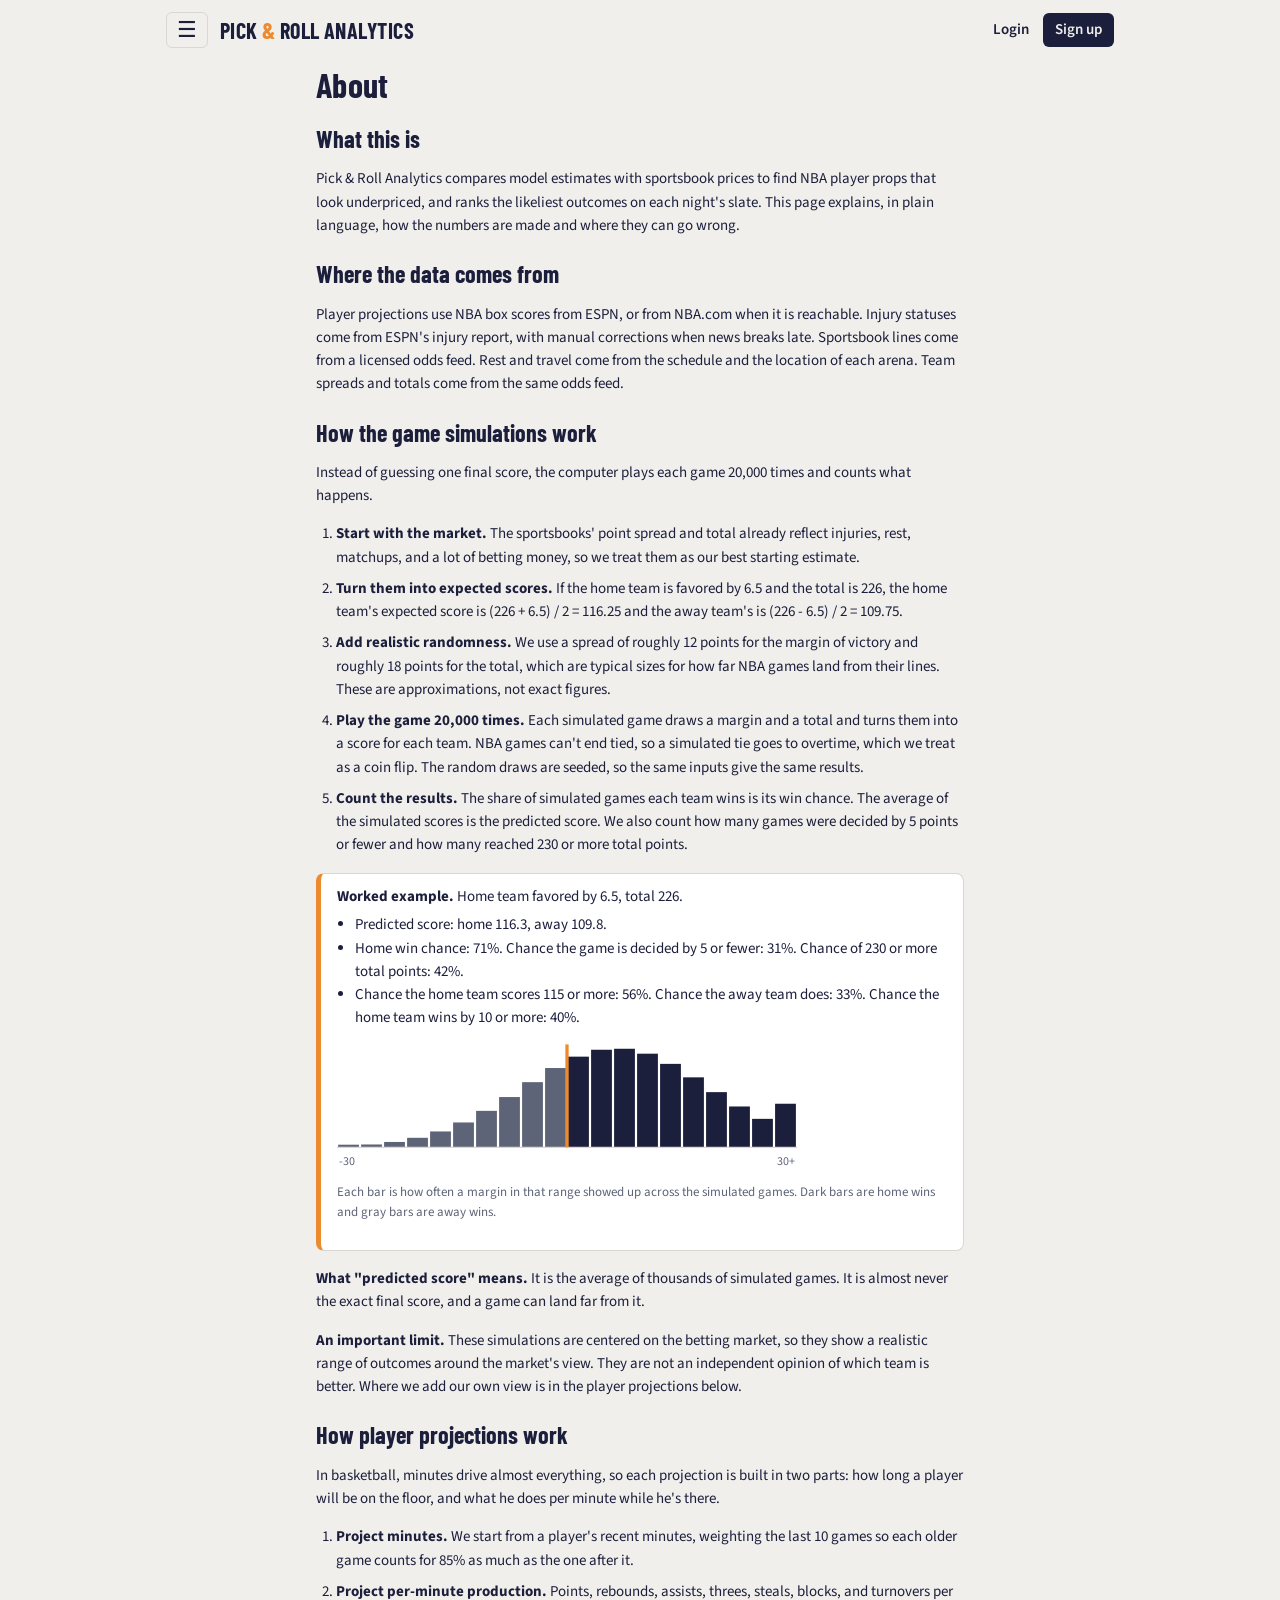
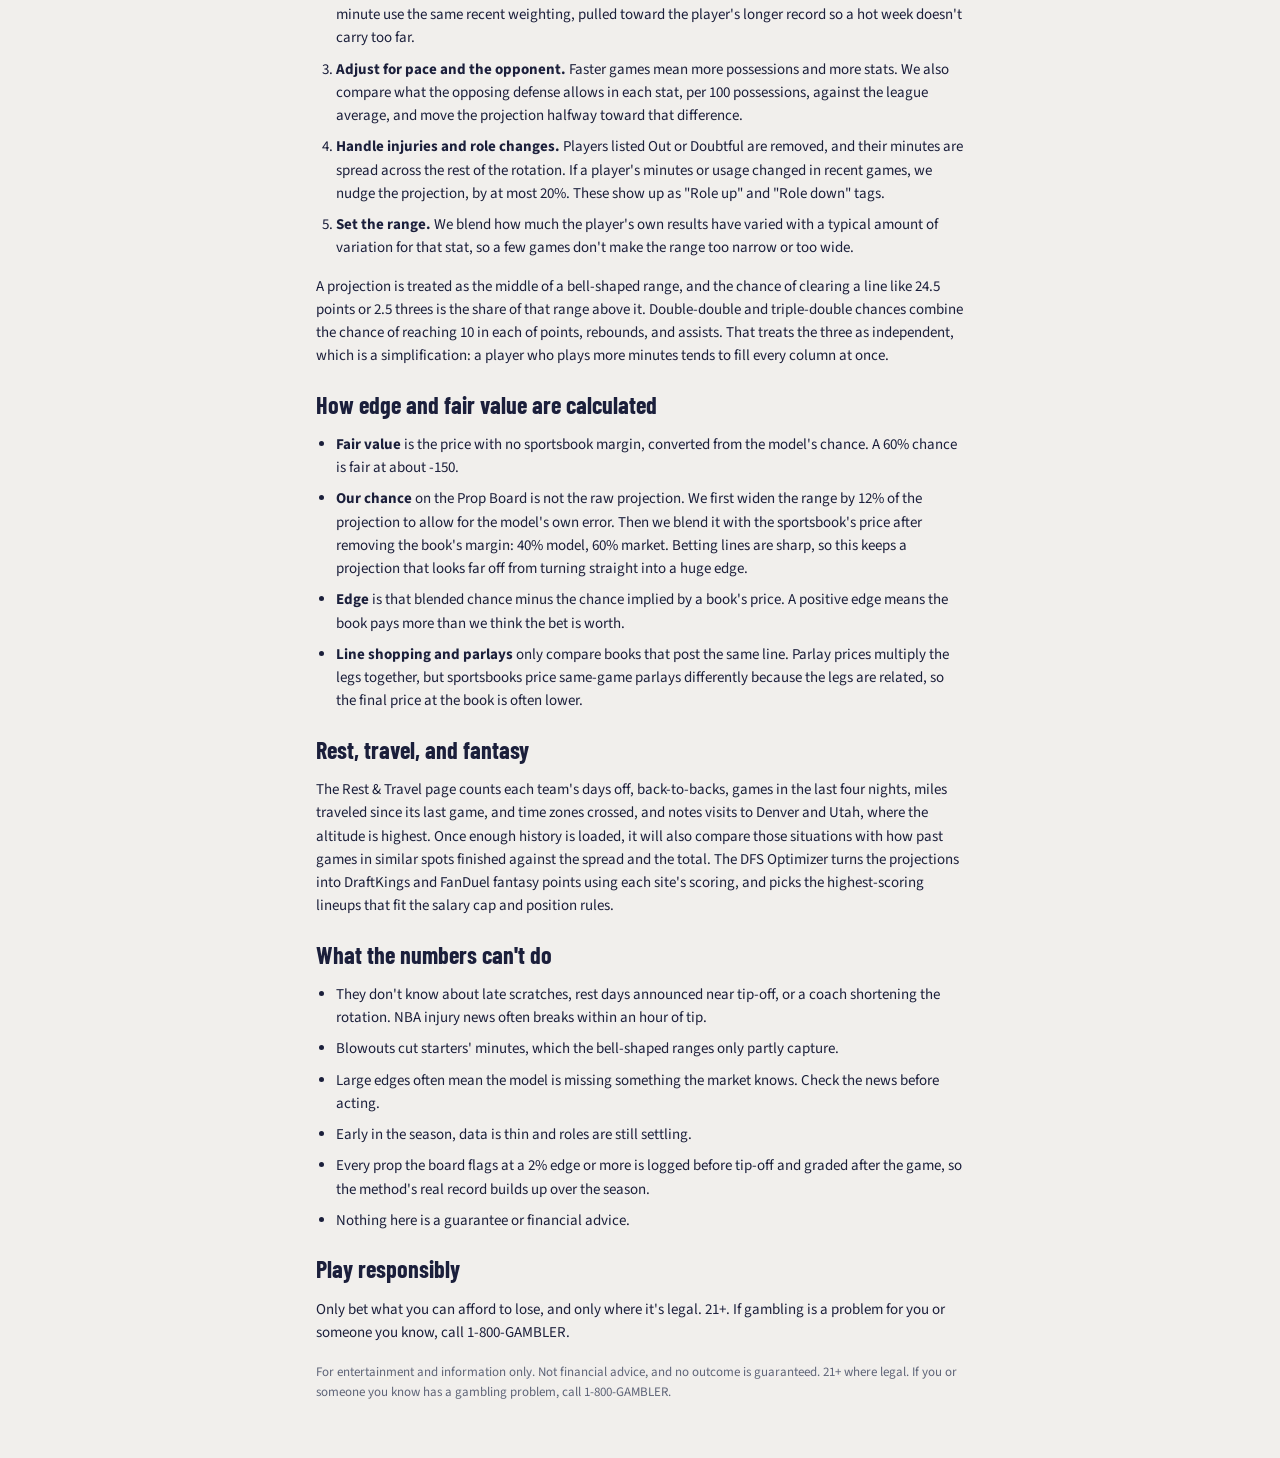
==== about.html @ 26c649bf "Add Pick & Roll Analytics NBA site Pages, shared scripts, data builder (ESPN box scores for GitHub A" ====
<!DOCTYPE html>
<html lang="en">
<head>
<meta charset="utf-8">
<meta name="viewport" content="width=device-width, initial-scale=1, viewport-fit=cover">
<title>About | Pick &amp; Roll Analytics</title>
<link href="https://fonts.googleapis.com/css2?family=Barlow+Condensed:wght@500;700&family=Source+Sans+3:wght@400;600&display=swap" rel="stylesheet">
<link rel="stylesheet" href="styles.css">
</head>
<body>
<header class="top"><button class="menu-btn" id="menuBtn" aria-label="Open menu" aria-expanded="false" aria-controls="side">&#9776;</button><a class="brand" href="index.html">PICK <b>&amp;</b> ROLL ANALYTICS</a><div class="acct"><a href="login.html">Login</a><a class="su" href="pricing.html">Sign up</a></div></header>
<div class="scrim" id="scrim" hidden></div>
<aside class="side" id="side" aria-label="Main menu"><nav><a href="index.html">Home</a><a href="prop-board.html">Prop Board</a><a href="most-probable.html">Most Probable</a><a href="parlay-builder.html">Parlay Builder</a><a href="dfs-optimizer.html">DFS Optimizer</a><a href="rest-travel.html">Rest &amp; Travel</a><a href="about.html" aria-current="page">About</a><a href="pricing.html">Pricing</a></nav></aside>
<div class="wrap prose">
<h1>About</h1>
<h2>What this is</h2>
<p>Pick &amp; Roll Analytics compares model estimates with sportsbook prices to find NBA player props that look underpriced, and ranks the likeliest outcomes on each night's slate. This page explains, in plain language, how the numbers are made and where they can go wrong.</p>
<h2>Where the data comes from</h2>
<p>Player projections use NBA box scores from ESPN, or from NBA.com when it is reachable. Injury statuses come from ESPN's injury report, with manual corrections when news breaks late. Sportsbook lines come from a licensed odds feed. Rest and travel come from the schedule and the location of each arena. Team spreads and totals come from the same odds feed.</p>
<h2>How the game simulations work</h2>
<p>Instead of guessing one final score, the computer plays each game 20,000 times and counts what happens.</p>
<ol class="steps">
<li><b>Start with the market.</b> The sportsbooks' point spread and total already reflect injuries, rest, matchups, and a lot of betting money, so we treat them as our best starting estimate.</li>
<li><b>Turn them into expected scores.</b> If the home team is favored by 6.5 and the total is 226, the home team's expected score is (226 + 6.5) / 2 = 116.25 and the away team's is (226 - 6.5) / 2 = 109.75.</li>
<li><b>Add realistic randomness.</b> We use a spread of roughly 12 points for the margin of victory and roughly 18 points for the total, which are typical sizes for how far NBA games land from their lines. These are approximations, not exact figures.</li>
<li><b>Play the game 20,000 times.</b> Each simulated game draws a margin and a total and turns them into a score for each team. NBA games can't end tied, so a simulated tie goes to overtime, which we treat as a coin flip. The random draws are seeded, so the same inputs give the same results.</li>
<li><b>Count the results.</b> The share of simulated games each team wins is its win chance. The average of the simulated scores is the predicted score. We also count how many games were decided by 5 points or fewer and how many reached 230 or more total points.</li>
</ol>
<div class="ex"><b>Worked example.</b> Home team favored by 6.5, total 226.
<ul id="exl"></ul>
<div id="exsvg"></div>
<p class="sub" style="font-size:13px;margin-top:4px">Each bar is how often a margin in that range showed up across the simulated games. Dark bars are home wins and gray bars are away wins.</p></div>
<p><b>What "predicted score" means.</b> It is the average of thousands of simulated games. It is almost never the exact final score, and a game can land far from it.</p>
<p><b>An important limit.</b> These simulations are centered on the betting market, so they show a realistic range of outcomes around the market's view. They are not an independent opinion of which team is better. Where we add our own view is in the player projections below.</p>
<h2>How player projections work</h2>
<p>In basketball, minutes drive almost everything, so each projection is built in two parts: how long a player will be on the floor, and what he does per minute while he's there.</p>
<ol class="steps">
<li><b>Project minutes.</b> We start from a player's recent minutes, weighting the last 10 games so each older game counts for 85% as much as the one after it.</li>
<li><b>Project per-minute production.</b> Points, rebounds, assists, threes, steals, blocks, and turnovers per minute use the same recent weighting, pulled toward the player's longer record so a hot week doesn't carry too far.</li>
<li><b>Adjust for pace and the opponent.</b> Faster games mean more possessions and more stats. We also compare what the opposing defense allows in each stat, per 100 possessions, against the league average, and move the projection halfway toward that difference.</li>
<li><b>Handle injuries and role changes.</b> Players listed Out or Doubtful are removed, and their minutes are spread across the rest of the rotation. If a player's minutes or usage changed in recent games, we nudge the projection, by at most 20%. These show up as "Role up" and "Role down" tags.</li>
<li><b>Set the range.</b> We blend how much the player's own results have varied with a typical amount of variation for that stat, so a few games don't make the range too narrow or too wide.</li>
</ol>
<p>A projection is treated as the middle of a bell-shaped range, and the chance of clearing a line like 24.5 points or 2.5 threes is the share of that range above it. Double-double and triple-double chances combine the chance of reaching 10 in each of points, rebounds, and assists. That treats the three as independent, which is a simplification: a player who plays more minutes tends to fill every column at once.</p>
<h2>How edge and fair value are calculated</h2>
<ul class="steps">
<li><b>Fair value</b> is the price with no sportsbook margin, converted from the model's chance. A 60% chance is fair at about -150.</li>
<li><b>Our chance</b> on the Prop Board is not the raw projection. We first widen the range by 12% of the projection to allow for the model's own error. Then we blend it with the sportsbook's price after removing the book's margin: 40% model, 60% market. Betting lines are sharp, so this keeps a projection that looks far off from turning straight into a huge edge.</li>
<li><b>Edge</b> is that blended chance minus the chance implied by a book's price. A positive edge means the book pays more than we think the bet is worth.</li>
<li><b>Line shopping and parlays</b> only compare books that post the same line. Parlay prices multiply the legs together, but sportsbooks price same-game parlays differently because the legs are related, so the final price at the book is often lower.</li>
</ul>
<h2>Rest, travel, and fantasy</h2>
<p>The Rest &amp; Travel page counts each team's days off, back-to-backs, games in the last four nights, miles traveled since its last game, and time zones crossed, and notes visits to Denver and Utah, where the altitude is highest. Once enough history is loaded, it will also compare those situations with how past games in similar spots finished against the spread and the total. The DFS Optimizer turns the projections into DraftKings and FanDuel fantasy points using each site's scoring, and picks the highest-scoring lineups that fit the salary cap and position rules.</p>
<h2>What the numbers can't do</h2>
<ul class="steps">
<li>They don't know about late scratches, rest days announced near tip-off, or a coach shortening the rotation. NBA injury news often breaks within an hour of tip.</li>
<li>Blowouts cut starters' minutes, which the bell-shaped ranges only partly capture.</li>
<li>Large edges often mean the model is missing something the market knows. Check the news before acting.</li>
<li>Early in the season, data is thin and roles are still settling.</li>
<li>Every prop the board flags at a 2% edge or more is logged before tip-off and graded after the game, so the method's real record builds up over the season.</li>
<li>Nothing here is a guarantee or financial advice.</li>
</ul>
<h2>Play responsibly</h2>
<p>Only bet what you can afford to lose, and only where it's legal. 21+. If gambling is a problem for you or someone you know, call 1-800-GAMBLER.</p>
<p class="sub fine">For entertainment and information only. Not financial advice, and no outcome is guaranteed. 21+ where legal. If you or someone you know has a gambling problem, call 1-800-GAMBLER.</p>
</div>
<script src="sim.js"></script>
<script>
var g=gameStats(6.5,226),ho=1-cdf((114.5-g.exp_home)/SSD),ao=1-cdf((114.5-g.exp_away)/SSD),w10=1-cdf((9.5-6.5)/MSD);
document.getElementById("exl").innerHTML='<li>Predicted score: home '+g.exp_home.toFixed(1)+', away '+g.exp_away.toFixed(1)+'.</li><li>Home win chance: '+Math.round(g.win_home*100)+'%. Chance the game is decided by 5 or fewer: '+Math.round(g.close*100)+'%. Chance of 230 or more total points: '+Math.round(g.hi230*100)+'%.</li><li>Chance the home team scores 115 or more: '+Math.round(ho*100)+'%. Chance the away team does: '+Math.round(ao*100)+'%. Chance the home team wins by 10 or more: '+Math.round(w10*100)+'%.</li>';
document.getElementById("exsvg").innerHTML=hist(g.margin_hist,MB,0,function(e){return e>=0?"var(--ink)":"var(--mute)"},"Simulated margins for an example game where the home team is favored by 6.5");
</script>
<script src="config.js"></script><script src="auth.js"></script><script src="menu.js"></script>
</body>
</html>
---- styles.css ----
/* Layout: same shell as Off Tackle Analytics (slide-out menu, single-page routes), hardwood orange accent for the NBA sibling */
:root{--bg:#F1EFEC;--card:#fff;--ink:#1B1F3B;--mute:#5E6478;--line:#DAD6D0;--pos:#0B8A5F;--neg:#C93C3C;--flag:#EE8A2E;--onflag:#1B1F3B;
--display:"Barlow Condensed","Arial Narrow",sans-serif;--body:"Source Sans 3",system-ui,sans-serif;
box-sizing:border-box;padding-top:env(safe-area-inset-top,0px);padding-bottom:env(safe-area-inset-bottom,0px)}
[hidden]{display:none!important}
img{max-width:100%}
@media (prefers-color-scheme:dark){:root:not([data-theme="light"]){--bg:#13151F;--card:#1D2030;--ink:#ECEEF5;--mute:#A0A6BA;--line:#33374B;--pos:#35C58D;--neg:#F07777;--flag:#F39A45;--onflag:#1B1F3B;color-scheme:dark}}
:root[data-theme="dark"]{--bg:#13151F;--card:#1D2030;--ink:#ECEEF5;--mute:#A0A6BA;--line:#33374B;--pos:#35C58D;--neg:#F07777;--flag:#F39A45;--onflag:#1B1F3B;color-scheme:dark}
*{box-sizing:border-box}
body{margin:0;background:var(--bg);color:var(--ink);font:400 15px/1.45 var(--body)}
a{color:var(--ink)}
.wrap{max-width:980px;margin:0 auto;padding-block:20px 40px;padding-left:max(16px,env(safe-area-inset-left,0px));padding-right:max(16px,env(safe-area-inset-right,0px))}
h1{font:700 34px/1 var(--display);margin:0 0 4px;letter-spacing:.01em;text-wrap:balance}
.sub{color:var(--mute);margin:0 0 16px}
.note{border-left:4px solid var(--flag);background:var(--card);padding:8px 12px;margin:0 0 16px;font-size:14px}
.ctl{display:flex;flex-wrap:wrap;gap:10px 18px;align-items:center;margin-bottom:12px}
.ctl label{font-size:14px;color:var(--mute);display:flex;gap:8px;align-items:center;flex-wrap:wrap}
select,input[type=range]{font:inherit;color:var(--ink)}
input[type=file]{max-width:100%;color:var(--mute)}
select{background:var(--card);border:1px solid var(--line);border-radius:6px;padding:6px 8px}
.tw{overflow-x:auto;background:var(--card);border:1px solid var(--line);border-radius:8px}
table{border-collapse:collapse;width:100%;min-width:680px;font-variant-numeric:tabular-nums}
th{font:600 13px var(--body);color:var(--mute);text-align:left;padding:9px 10px;border-bottom:2px solid var(--ink);white-space:nowrap}
td{padding:10px;border-bottom:1px solid var(--line);white-space:nowrap}
tr.r{cursor:pointer}
tr.r:hover td,tr.r:focus td{background:color-mix(in srgb,var(--flag) 14%,transparent)}
tr.r:focus{outline:2px solid var(--ink);outline-offset:-2px}
.nm{font-weight:600}.tm{color:var(--mute);font-size:13px}
.num{font:700 19px/1 var(--display);font-variant-numeric:tabular-nums}
.ov{color:var(--pos)}.un{color:var(--neg)}
.eb{display:flex;align-items:center;gap:8px}
.eb i{display:block;height:8px;background:var(--flag);border-radius:2px}
.dt td{background:var(--bg);white-space:normal}
.dt svg{width:100%;max-width:420px;height:auto;display:block}
.dt p{margin:6px 0 0;color:var(--mute);font-size:14px}
.tabs{display:flex;gap:6px;margin-bottom:14px}.tabs button{font:600 15px var(--body);background:var(--card);color:var(--ink);border:1px solid var(--line);border-radius:6px;padding:7px 14px;cursor:pointer}.tabs button[aria-selected=true]{background:var(--ink);color:var(--bg);border-color:var(--ink)}
.sum{display:flex;flex-wrap:wrap;gap:8px 28px;margin-bottom:12px}.sum div{font-size:13px;color:var(--mute)}.sum .num{display:block;font-size:28px;color:var(--ink)}
.bk{min-width:0;max-width:440px;margin-top:10px;background:var(--card)}.bk th,.bk td{padding:6px 8px;font-size:14px}.bk tr.best td{background:color-mix(in srgb,var(--flag) 24%,transparent)}.pos{color:var(--pos)}.neg{color:var(--neg)}
.tg{font-size:11px;font-weight:600;background:var(--flag);color:var(--onflag);border-radius:3px;padding:1px 5px;vertical-align:middle}
.seg{display:flex;flex-wrap:wrap;gap:6px;margin-bottom:10px}.seg button{font:600 14px var(--body);background:var(--card);color:var(--ink);border:1px solid var(--line);border-radius:6px;padding:6px 12px;cursor:pointer}.seg button[aria-pressed=true]{background:var(--ink);color:var(--bg);border-color:var(--ink)}.nw{min-width:0}
button:focus-visible,a:focus-visible,select:focus-visible,input:focus-visible{outline:3px solid var(--flag);outline-offset:2px}
.empty{padding:24px;text-align:center;color:var(--mute)}
.brand{font:700 22px/1 var(--display);color:var(--ink);text-decoration:none;letter-spacing:.02em}
.prose{max-width:680px}.prose h2{font:700 24px/1.1 var(--display);margin:24px 0 6px}
.tg.up{background:var(--pos);color:#fff}.tg.dn{background:var(--neg);color:#fff}
.lg{font:600 12px var(--body);background:var(--ink);color:var(--bg);border:0;border-radius:4px;padding:3px 8px;cursor:pointer}.lg:disabled{opacity:.6}
.ci{width:70px;font:inherit;background:var(--card);color:var(--ink);border:1px solid var(--line);border-radius:4px;padding:3px 5px}
.sum .num.pos{color:var(--pos)}.sum .num.neg{color:var(--neg)}
.hero{padding:34px 0 18px;max-width:720px}.hero h1{font-size:clamp(40px,8vw,64px);line-height:.95;margin:0 0 12px}
.hero h1::after{content:"";display:block;width:84px;height:6px;background:var(--flag);margin-top:14px;border-radius:3px}
.lead{font-size:18px;color:var(--mute);margin:0 0 18px;max-width:62ch}.cta{display:flex;flex-wrap:wrap;gap:10px}
.btn{display:inline-block;background:var(--ink);color:var(--bg);text-decoration:none;font-weight:600;padding:10px 18px;border-radius:6px;border:2px solid var(--ink)}
.btn.alt{background:transparent;color:var(--ink)}.btn:hover{outline:3px solid var(--flag);outline-offset:2px}
.cards{display:grid;grid-template-columns:repeat(3,1fr);gap:12px;margin:22px 0}
@media (max-width:640px){.cards{grid-template-columns:1fr}}
.card{display:block;background:var(--card);border:1px solid var(--line);border-left:5px solid var(--flag);border-radius:8px;padding:14px 16px;text-decoration:none;color:var(--ink)}
.card:hover{outline:2px solid var(--ink)}.card h2{font:700 24px/1 var(--display);margin:0 0 6px}.card p{margin:0;color:var(--mute);font-size:14px}
.two{display:grid;grid-template-columns:repeat(auto-fit,minmax(280px,1fr));gap:18px;margin:26px 0}.two>div{min-width:0}
.sec{font:700 24px/1.1 var(--display);margin:0 0 8px}
.steps{padding-left:20px;max-width:680px}.steps li{margin-bottom:8px}
.gg{display:grid;grid-template-columns:repeat(auto-fill,minmax(200px,1fr));gap:10px}
.gc{display:block;background:var(--card);border:1px solid var(--line);border-radius:8px;padding:10px 12px;text-decoration:none;color:var(--ink)}
.gc:hover{outline:2px solid var(--ink)}.gr{display:grid;grid-template-columns:1fr auto 44px;gap:8px;align-items:baseline;padding:3px 0}
.gr .num{font-size:24px}.gr .num.lo,.gr .nm.lo{color:var(--mute)}.gr .tm{text-align:right}
.gs{display:flex;align-items:center;gap:22px;margin:10px 0 18px}.gs .big{font:700 56px/1 var(--display)}.vs{color:var(--mute)}
.cc{background:var(--card);border:1px solid var(--line);border-radius:8px;padding:14px 16px;margin-bottom:12px}
.ch{display:flex;justify-content:space-between;gap:10px;align-items:flex-start;flex-wrap:wrap}.cc h3{font:700 28px/1 var(--display);margin:0 0 3px}
.sv{font-weight:600;font-size:13px;padding:3px 9px;border-radius:999px;border:1px solid var(--line);white-space:nowrap}
.sv.s3{background:var(--neg);color:#fff;border-color:var(--neg)}.sv.s2{background:var(--flag);color:var(--onflag);border-color:var(--flag)}.sv.s1{border-color:var(--flag)}
.chips{display:flex;gap:6px;flex-wrap:wrap;margin:8px 0}.chip{font-size:12px;font-weight:600;color:var(--mute);border:1px solid var(--line);border-radius:4px;padding:1px 7px}
.chip.hot{color:var(--onflag);background:var(--flag);border-color:var(--flag)}
.wx{display:flex;flex-wrap:wrap;gap:6px 28px;margin:8px 0}.wx div{font-size:13px;color:var(--mute)}.wx .num{display:block;font-size:26px;color:var(--ink)}
.hl{padding-left:18px;margin:6px 0;font-size:14px;color:var(--mute)}.hl b{color:var(--ink)}
.tr3{font:700 20px/1 var(--display);margin:0 0 6px}.tw td .num.pos{color:var(--pos)}.tw td .num.neg{color:var(--neg)}
button.btn{cursor:pointer;font:inherit;font-weight:600}.lg.on{background:var(--flag);color:var(--onflag)}
.cc table{width:100%;min-width:0;margin-top:6px}
.top{display:flex;align-items:center;gap:12px;max-width:980px;margin:0 auto;padding-block:12px 0;padding-left:max(16px,env(safe-area-inset-left,0px));padding-right:max(16px,env(safe-area-inset-right,0px))}.top .brand{flex:1;min-width:0}
.brand b{color:var(--flag);font-weight:700}
.menu-btn{font:inherit;font-size:22px;line-height:1;background:transparent;color:var(--ink);border:1px solid var(--line);border-radius:6px;padding:6px 10px;cursor:pointer}
.acct{display:flex;gap:14px;align-items:center;white-space:nowrap}.acct a{color:var(--ink);text-decoration:none;font-weight:600}
.acct a.su{background:var(--ink);color:var(--bg);padding:6px 12px;border-radius:6px}
.side{position:fixed;top:0;left:0;bottom:0;width:min(280px,82vw);background:var(--card);border-right:1px solid var(--line);z-index:30;transform:translateX(-100%);visibility:hidden;transition:transform .2s,visibility 0s .2s;padding:calc(env(safe-area-inset-top,0px) + 70px) 12px calc(env(safe-area-inset-bottom,0px) + 20px) max(12px,env(safe-area-inset-left,0px));overflow-y:auto}
.menu-open .side{transform:none;visibility:visible;transition:transform .2s}
.side nav a{display:block;color:var(--ink);text-decoration:none;font-weight:600;padding:11px 12px;border-radius:6px;border-left:4px solid transparent}
.side nav a:hover,.side nav a:focus{background:var(--bg);outline:none}.side nav a[aria-current=page]{border-left-color:var(--flag);background:var(--bg)}
.scrim{position:fixed;inset:0;background:rgba(0,0,0,.4);z-index:20}
.menu-open .menu-btn{position:relative;z-index:40}
.af{display:grid;gap:12px;max-width:360px;margin:14px 0}.af label{display:grid;gap:4px;font-size:14px;color:var(--mute)}
.af input{font:inherit;color:var(--ink);background:var(--card);border:1px solid var(--line);border-radius:6px;padding:9px 10px}
@media (prefers-reduced-motion:reduce){.side,.menu-open .side{transition:none}}
@media (max-width:430px){.top .brand{font-size:17px}.acct{gap:8px}.acct a{font-size:14px}.acct a.su{padding:5px 9px}.gs .big{font-size:44px}}
.wrap.wide{max-width:1180px}.pbwrap{display:grid;grid-template-columns:1fr;gap:16px}.pbwrap>*{min-width:0}
@media (min-width:900px){.pbwrap{grid-template-columns:1fr 400px}.slipbox{position:sticky;top:calc(env(safe-area-inset-top,0px) + 12px);align-self:start}.fab{display:none}}
.slipbox{background:var(--card);border:1px solid var(--line);border-radius:8px;padding:12px 14px}
.lrow{display:grid;grid-template-columns:1fr 1fr;gap:8px;margin-bottom:6px}
.leg{display:flex;justify-content:space-between;gap:8px;width:100%;text-align:left;background:var(--card);border:1px solid var(--line);border-radius:6px;padding:9px 10px;color:var(--ink);font:inherit;cursor:pointer}
.leg .num{font-size:19px}.leg.on{border-color:var(--ink);background:var(--flag);color:var(--onflag)}.leg:disabled{opacity:.4;cursor:not-allowed}
.sl{display:flex;justify-content:space-between;align-items:center;gap:8px;padding:6px 0;border-bottom:1px solid var(--line)}
.dim td{opacity:.6}.bestrow td{background:color-mix(in srgb,var(--flag) 22%,transparent)}
a.lg{text-decoration:none;display:inline-block}.fab{position:fixed;right:calc(14px + env(safe-area-inset-right,0px));bottom:calc(14px + env(safe-area-inset-bottom,0px));z-index:15;box-shadow:0 2px 8px rgba(0,0,0,.3)}
details{margin-top:4px}
.ex{background:var(--card);border:1px solid var(--line);border-left:5px solid var(--flag);border-radius:8px;padding:12px 16px;margin:16px 0}.ex ul{padding-left:18px;margin:6px 0 10px}.prose p,.prose li{line-height:1.55}
.fine{margin-top:18px;font-size:13px}
.plans{display:grid;grid-template-columns:repeat(auto-fit,minmax(250px,1fr));gap:14px;margin:6px 0 18px}
.plan{background:var(--card);border:1px solid var(--line);border-radius:10px;padding:18px;display:flex;flex-direction:column}
.plan.pro{border:2px solid var(--flag)}
.plan h2{font:700 24px/1 var(--display);margin:0 0 6px}
.plan .pr{font:700 34px/1 var(--display);margin:6px 0 2px}
.plan .pr small{font:400 14px var(--body);color:var(--mute)}
.plan ul{padding-left:18px;margin:12px 0 16px;flex:1}.plan li{margin:4px 0}
.plan .btn{text-align:center;text-decoration:none;display:block}
.plan .btn[aria-disabled=true]{opacity:.55;pointer-events:none}
.ptg{display:inline-flex;border:1px solid var(--line);border-radius:8px;overflow:hidden;margin-bottom:12px}
.ptg button{font:inherit;background:var(--card);color:var(--ink);border:0;padding:7px 16px;cursor:pointer}
.ptg button[aria-pressed=true]{background:var(--ink);color:var(--bg)}
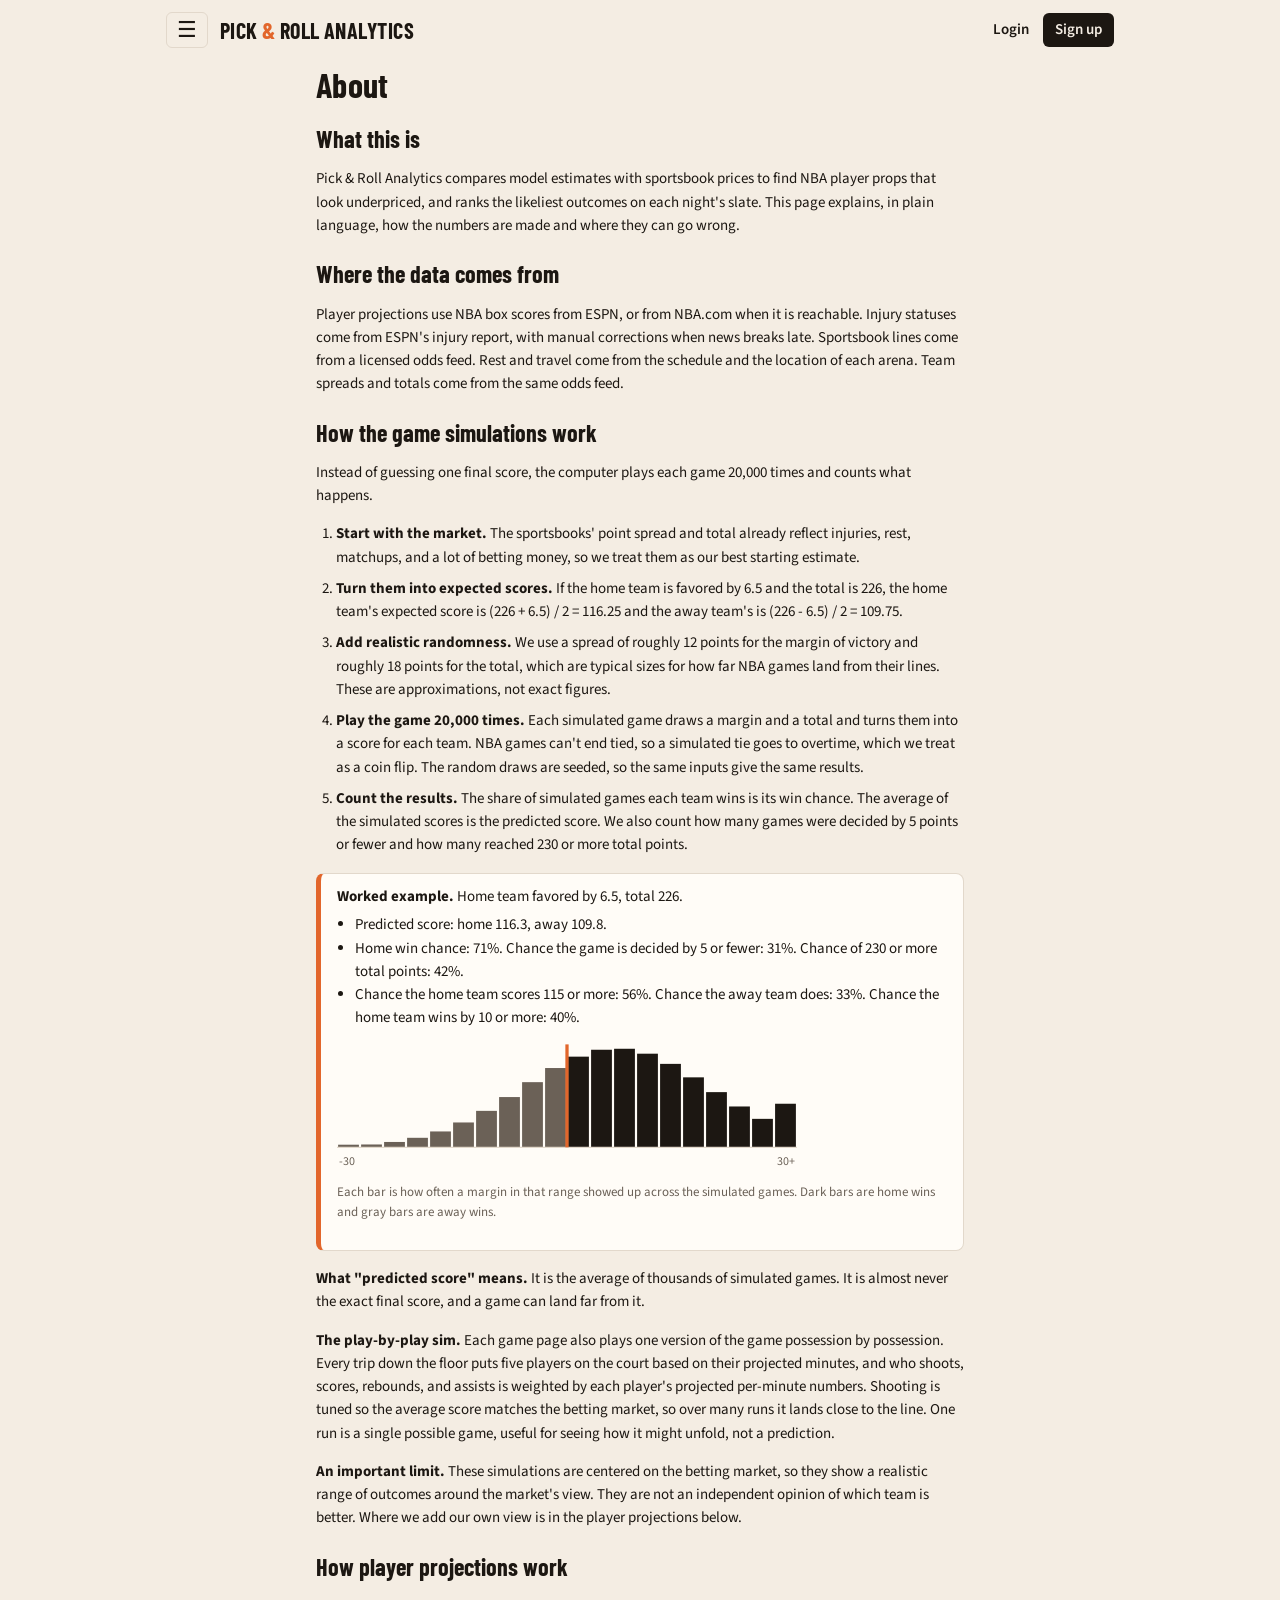
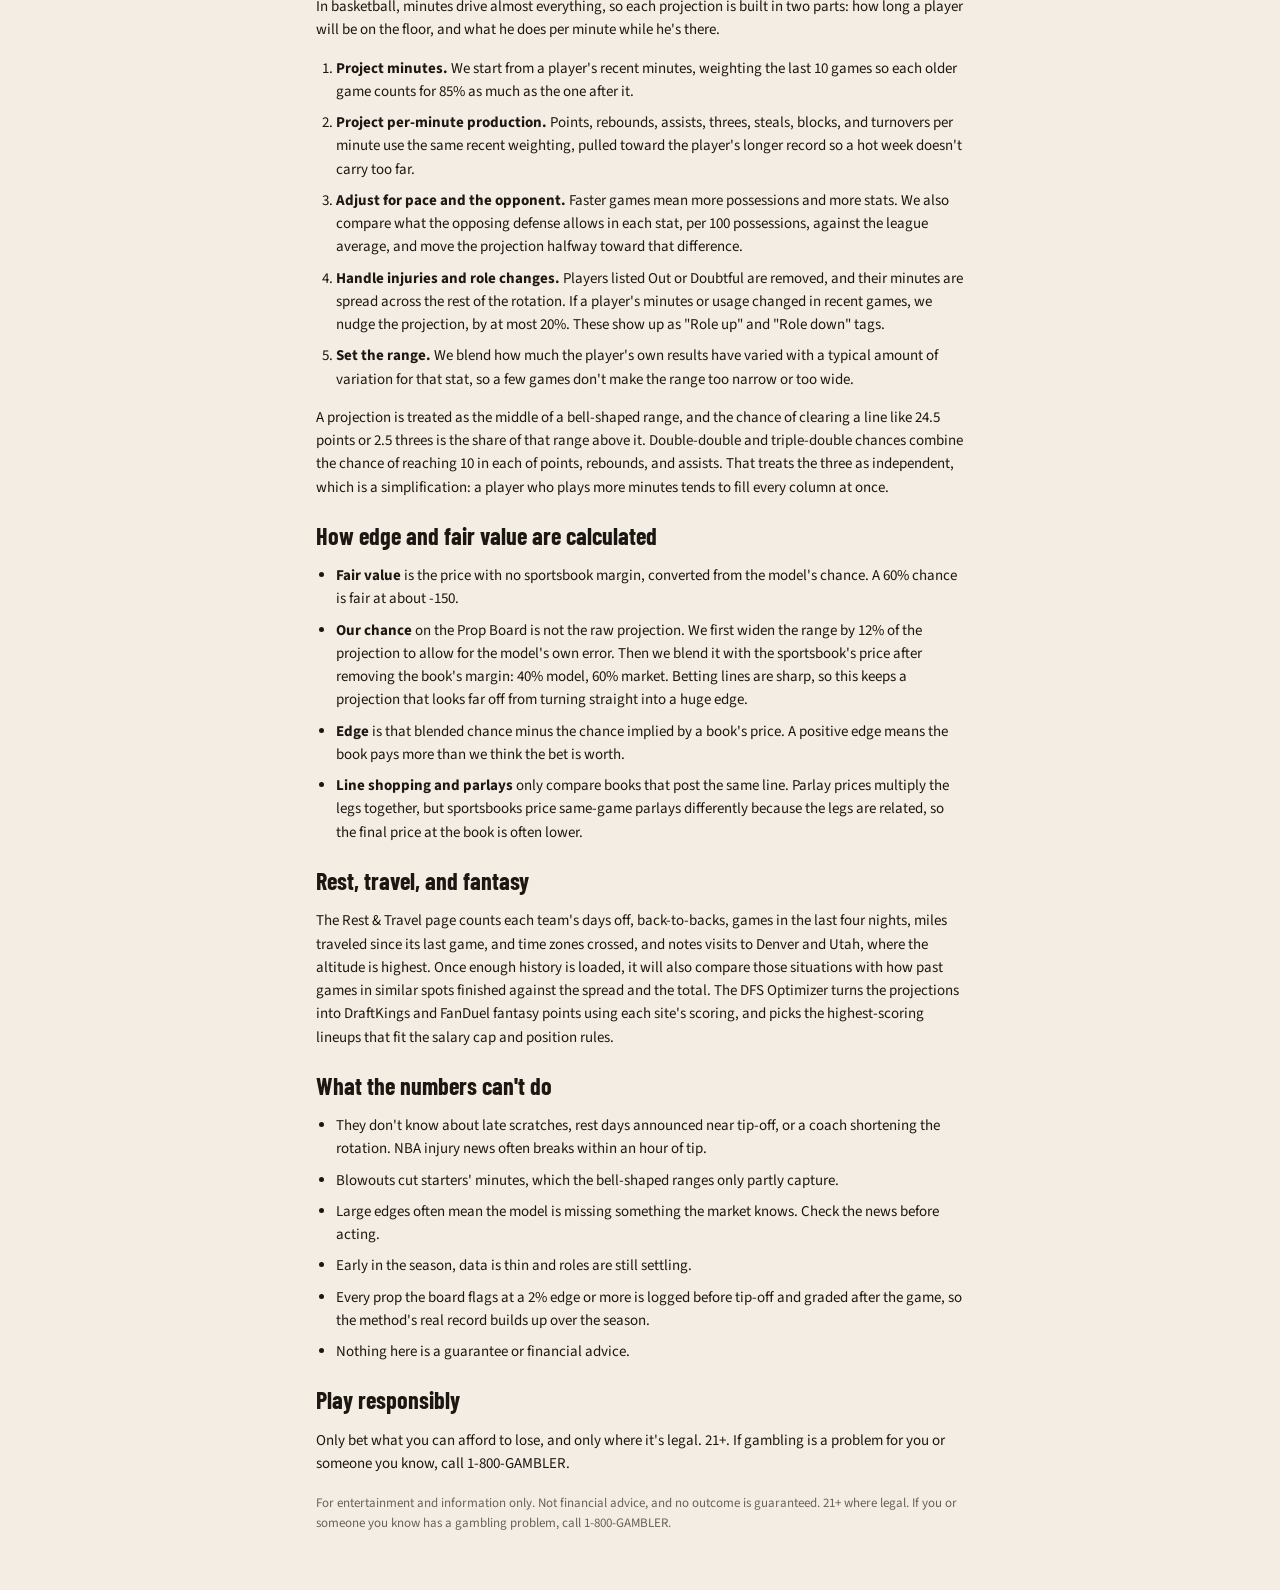
==== commit 01115168: "Add a play-by-play sim to every game page pbp.js plays one version of each game possession by posses" ====
--- a/about.html
+++ b/about.html
@@ -31,6 +31,7 @@
 <div id="exsvg"></div>
 <p class="sub" style="font-size:13px;margin-top:4px">Each bar is how often a margin in that range showed up across the simulated games. Dark bars are home wins and gray bars are away wins.</p></div>
 <p><b>What "predicted score" means.</b> It is the average of thousands of simulated games. It is almost never the exact final score, and a game can land far from it.</p>
+<p><b>The play-by-play sim.</b> Each game page also plays one version of the game possession by possession. Every trip down the floor puts five players on the court based on their projected minutes, and who shoots, scores, rebounds, and assists is weighted by each player's projected per-minute numbers. Shooting is tuned so the average score matches the betting market, so over many runs it lands close to the line. One run is a single possible game, useful for seeing how it might unfold, not a prediction.</p>
 <p><b>An important limit.</b> These simulations are centered on the betting market, so they show a realistic range of outcomes around the market's view. They are not an independent opinion of which team is better. Where we add our own view is in the player projections below.</p>
 <h2>How player projections work</h2>
 <p>In basketball, minutes drive almost everything, so each projection is built in two parts: how long a player will be on the floor, and what he does per minute while he's there.</p>
--- a/styles.css
+++ b/styles.css
@@ -1,11 +1,11 @@
-/* Layout: same shell as Off Tackle Analytics (slide-out menu, single-page routes), hardwood orange accent for the NBA sibling */
-:root{--bg:#F1EFEC;--card:#fff;--ink:#1B1F3B;--mute:#5E6478;--line:#DAD6D0;--pos:#0B8A5F;--neg:#C93C3C;--flag:#EE8A2E;--onflag:#1B1F3B;
+/* Layout: same shell as Off Tackle Analytics. Hardwood palette: warm maple, near-black ink, basketball orange. */
+:root{--bg:#F4EDE3;--card:#FFFCF7;--ink:#1C1712;--mute:#6B6157;--line:#E2D8CB;--pos:#1B7F4F;--neg:#C2412D;--flag:#E2662B;--onflag:#1C1712;
 --display:"Barlow Condensed","Arial Narrow",sans-serif;--body:"Source Sans 3",system-ui,sans-serif;
 box-sizing:border-box;padding-top:env(safe-area-inset-top,0px);padding-bottom:env(safe-area-inset-bottom,0px)}
 [hidden]{display:none!important}
 img{max-width:100%}
-@media (prefers-color-scheme:dark){:root:not([data-theme="light"]){--bg:#13151F;--card:#1D2030;--ink:#ECEEF5;--mute:#A0A6BA;--line:#33374B;--pos:#35C58D;--neg:#F07777;--flag:#F39A45;--onflag:#1B1F3B;color-scheme:dark}}
-:root[data-theme="dark"]{--bg:#13151F;--card:#1D2030;--ink:#ECEEF5;--mute:#A0A6BA;--line:#33374B;--pos:#35C58D;--neg:#F07777;--flag:#F39A45;--onflag:#1B1F3B;color-scheme:dark}
+@media (prefers-color-scheme:dark){:root:not([data-theme="light"]){--bg:#15110D;--card:#211B15;--ink:#F3ECE3;--mute:#B3A796;--line:#3A3027;--pos:#4CC38A;--neg:#F0806B;--flag:#F07A3E;--onflag:#15110D;color-scheme:dark}}
+:root[data-theme="dark"]{--bg:#15110D;--card:#211B15;--ink:#F3ECE3;--mute:#B3A796;--line:#3A3027;--pos:#4CC38A;--neg:#F0806B;--flag:#F07A3E;--onflag:#15110D;color-scheme:dark}
 *{box-sizing:border-box}
 body{margin:0;background:var(--bg);color:var(--ink);font:400 15px/1.45 var(--body)}
 a{color:var(--ink)}
@@ -114,3 +114,34 @@
 .ptg button{font:inherit;background:var(--card);color:var(--ink);border:0;padding:7px 16px;cursor:pointer}
 .ptg button[aria-pressed=true]{background:var(--ink);color:var(--bg)}
 
+/* play-by-play sim (pbp.js) */
+:root{--away:#E2662B;--home:#2F6F9F;--awaybg:rgba(226,102,43,.13);--homebg:rgba(47,111,159,.13)}
+@media (prefers-color-scheme:dark){:root:not([data-theme="light"]){--away:#F07A3E;--home:#6FA8D6;--awaybg:rgba(240,122,62,.16);--homebg:rgba(111,168,214,.16)}}
+:root[data-theme="dark"]{--away:#F07A3E;--home:#6FA8D6;--awaybg:rgba(240,122,62,.16);--homebg:rgba(111,168,214,.16)}
+.ps-board{display:grid;grid-template-columns:1fr auto 1fr;gap:12px;align-items:center;background:var(--card);border:1px solid var(--line);border-radius:10px;padding:14px 16px;margin:12px 0 8px}
+.ps-tm{min-width:0}.ps-ab{font:700 14px var(--display);letter-spacing:.06em;color:var(--mute)}
+.ps-sc{font:700 clamp(44px,11vw,68px)/1 var(--display);font-variant-numeric:tabular-nums}
+.ps-tm.ps-a .ps-sc{color:var(--away)}.ps-tm.ps-h .ps-sc{color:var(--home)}.ps-tm.ps-h{text-align:right}
+.ps-mid{text-align:center;color:var(--mute);font-size:14px}.ps-st{font:700 20px var(--display);color:var(--ink)}
+.ps-ls{overflow-x:auto;margin:0 0 8px}.ps-ls table{width:auto;min-width:240px}
+.ps-ls th,.ps-ls td{text-align:right;padding:6px 8px}.ps-ls th:first-child,.ps-ls td:first-child{text-align:left}
+.ps-ctl{display:flex;flex-wrap:wrap;gap:8px 10px;align-items:center;margin:6px 0}
+.ps-ctl select{font:600 14px var(--body)}
+.ps-flow{background:var(--card);border:1px solid var(--line);border-radius:8px;padding:8px 8px 2px}
+.ps-flow svg{display:block;width:100%;height:auto}
+.ps-key{display:flex;gap:16px;flex-wrap:wrap;font-size:13px;color:var(--mute);margin:6px 4px}
+.ps-key i{display:inline-block;width:12px;height:12px;border-radius:2px;margin-right:6px;vertical-align:-1px}
+.ps-pbp{background:var(--card);border:1px solid var(--line);border-radius:8px;max-height:460px;overflow-y:auto}
+.ps-pl{display:grid;grid-template-columns:48px 40px 1fr 60px;gap:8px;padding:7px 12px;border-bottom:1px solid var(--line);align-items:baseline;font-size:14px}
+.ps-ck{color:var(--mute);font-variant-numeric:tabular-nums;font-size:13px}
+.ps-t{font:700 13px var(--display);letter-spacing:.05em}.ps-a .ps-t{color:var(--away)}.ps-h .ps-t{color:var(--home)}
+.ps-x{min-width:0}.ps-s{text-align:right;font-variant-numeric:tabular-nums;color:var(--mute);font-size:13px}
+.ps-scr .ps-x{font-weight:600}.ps-scr .ps-s{color:var(--ink);font-weight:600}
+.ps-scr.ps-a{background:var(--awaybg)}.ps-scr.ps-h{background:var(--homebg)}
+.ps-q{display:block;font:700 15px var(--display);letter-spacing:.06em;color:var(--mute);background:var(--bg)}
+.ps-box{min-width:600px}.ps-box th,.ps-box td{text-align:right;padding:7px 8px}.ps-box th:first-child,.ps-box td:first-child{text-align:left}
+.ps-box td.nm{font-weight:600}.ps-box td.ps-hi{color:var(--flag);font-weight:700}.ps-box tr.ps-tot td{font-weight:700;border-top:2px solid var(--ink)}
+.ps-chk{display:grid;grid-template-columns:repeat(auto-fit,minmax(150px,1fr));gap:10px;margin:6px 0}
+.ps-chk div{background:var(--card);border:1px solid var(--line);border-radius:8px;padding:10px 12px;font-size:13px;color:var(--mute)}
+.ps-chk .num{display:block;font-size:24px;color:var(--ink)}
+@media (max-width:520px){.ps-pl{grid-template-columns:44px 34px 1fr}.ps-s{grid-column:3;text-align:left}}
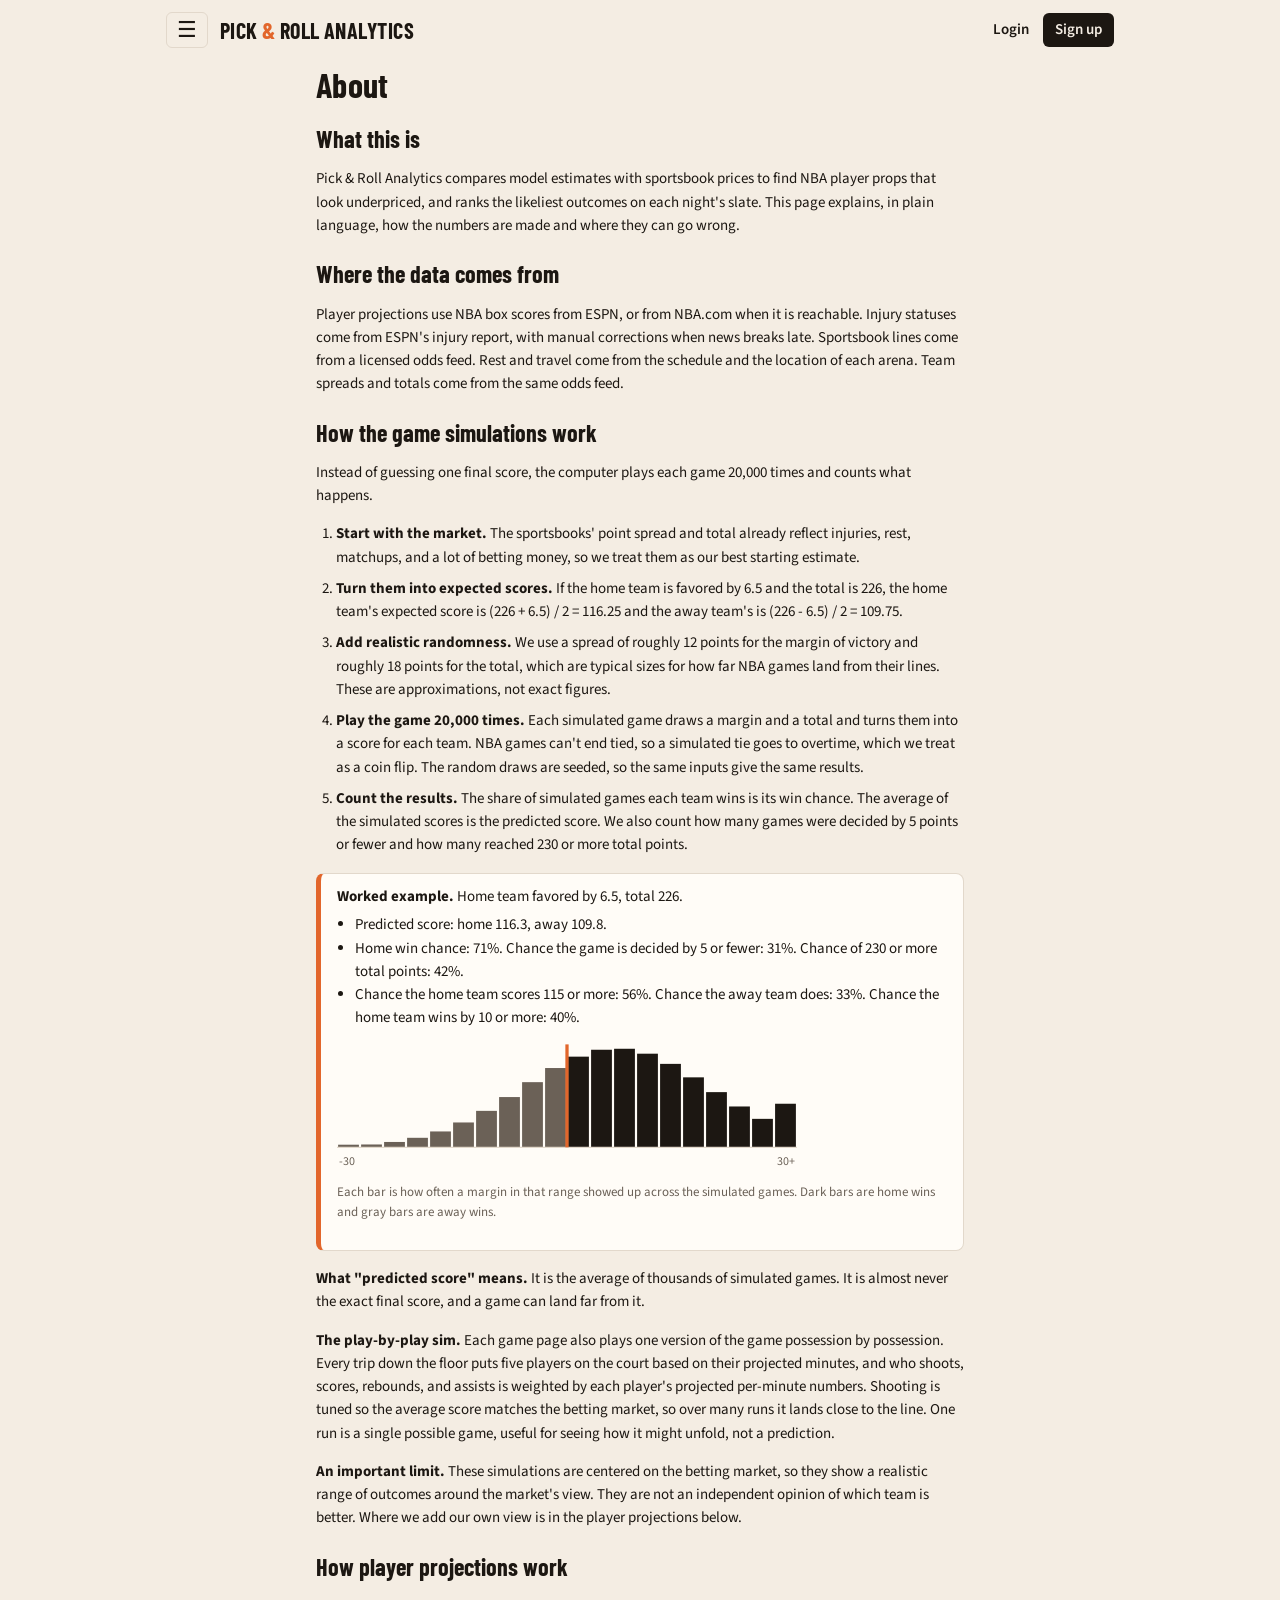
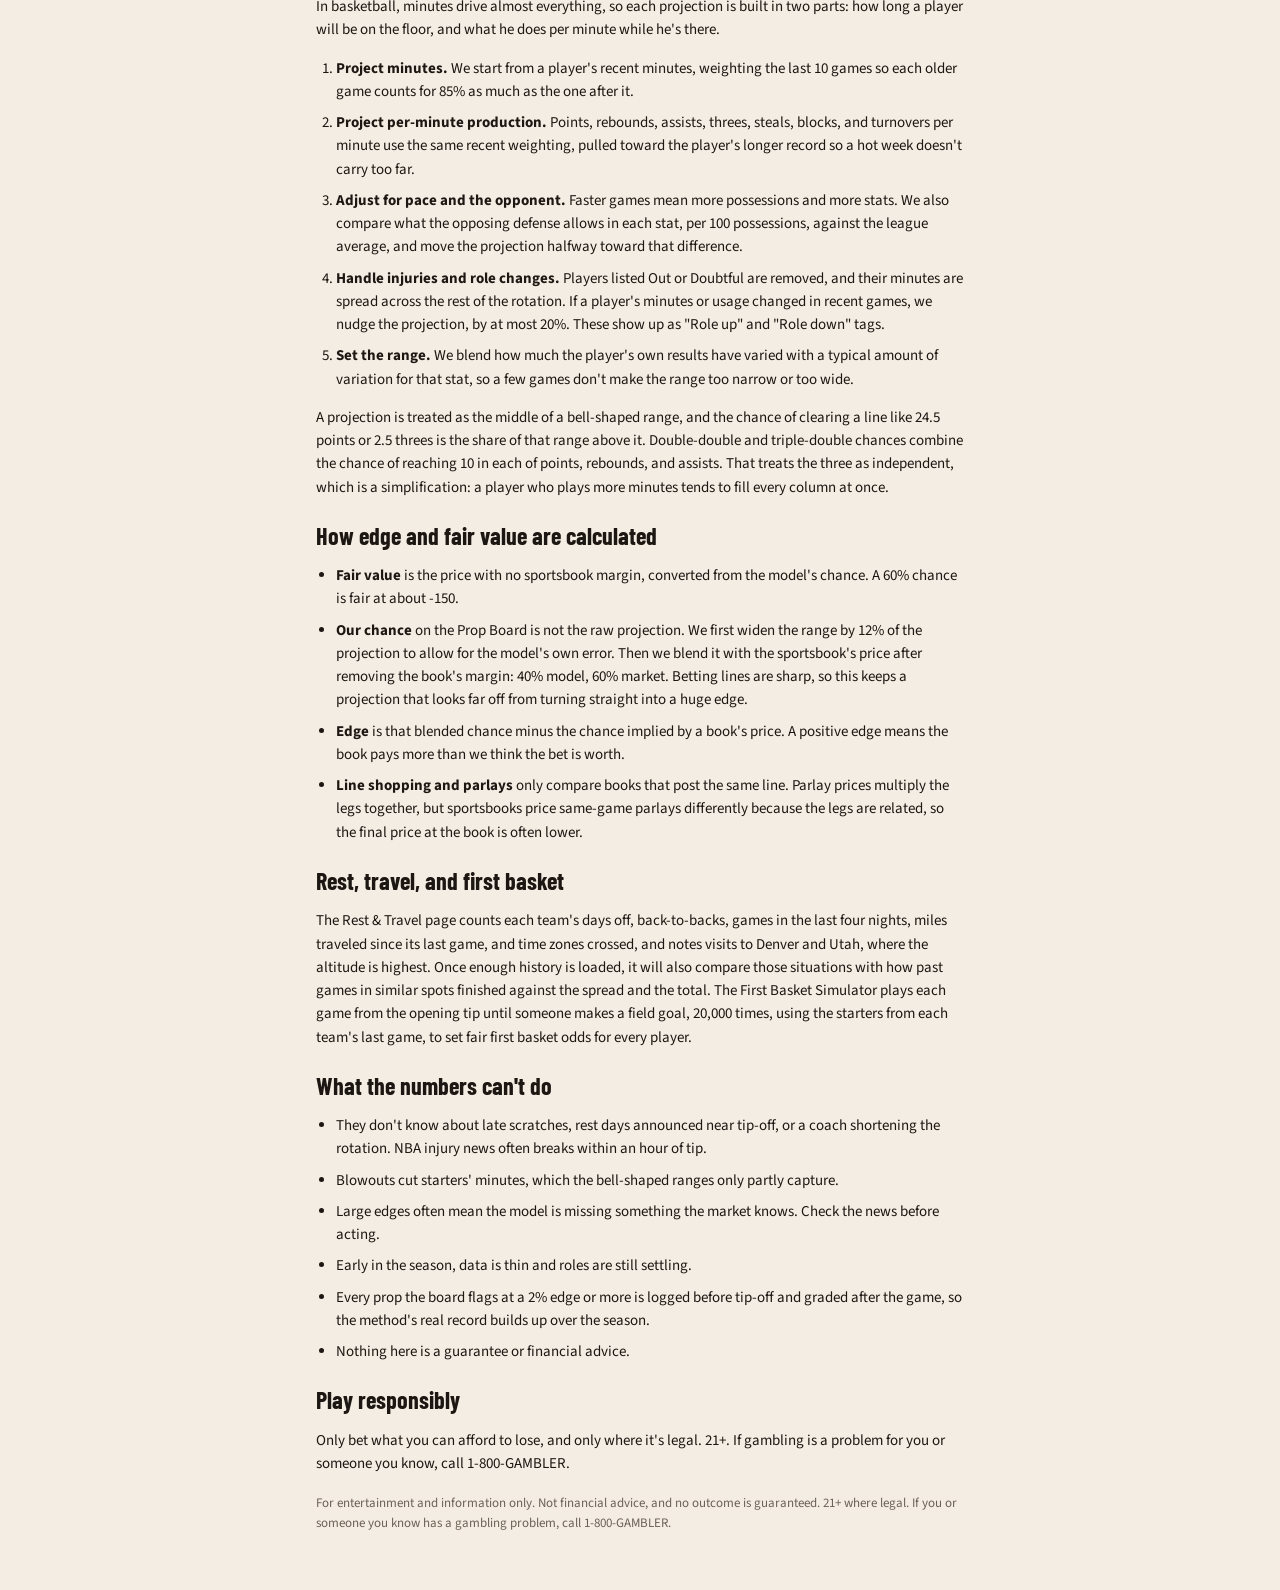
==== commit 343b5ca7: "Replace the DFS Optimizer with a First Basket Simulator first-basket.html simulates the opening poss" ====
--- a/about.html
+++ b/about.html
@@ -10,7 +10,7 @@
 <body>
 <header class="top"><button class="menu-btn" id="menuBtn" aria-label="Open menu" aria-expanded="false" aria-controls="side">&#9776;</button><a class="brand" href="index.html">PICK <b>&amp;</b> ROLL ANALYTICS</a><div class="acct"><a href="login.html">Login</a><a class="su" href="pricing.html">Sign up</a></div></header>
 <div class="scrim" id="scrim" hidden></div>
-<aside class="side" id="side" aria-label="Main menu"><nav><a href="index.html">Home</a><a href="prop-board.html">Prop Board</a><a href="most-probable.html">Most Probable</a><a href="parlay-builder.html">Parlay Builder</a><a href="dfs-optimizer.html">DFS Optimizer</a><a href="rest-travel.html">Rest &amp; Travel</a><a href="about.html" aria-current="page">About</a><a href="pricing.html">Pricing</a></nav></aside>
+<aside class="side" id="side" aria-label="Main menu"><nav><a href="index.html">Home</a><a href="prop-board.html">Prop Board</a><a href="most-probable.html">Most Probable</a><a href="parlay-builder.html">Parlay Builder</a><a href="first-basket.html">First Basket</a><a href="rest-travel.html">Rest &amp; Travel</a><a href="about.html" aria-current="page">About</a><a href="pricing.html">Pricing</a></nav></aside>
 <div class="wrap prose">
 <h1>About</h1>
 <h2>What this is</h2>
@@ -50,8 +50,8 @@
 <li><b>Edge</b> is that blended chance minus the chance implied by a book's price. A positive edge means the book pays more than we think the bet is worth.</li>
 <li><b>Line shopping and parlays</b> only compare books that post the same line. Parlay prices multiply the legs together, but sportsbooks price same-game parlays differently because the legs are related, so the final price at the book is often lower.</li>
 </ul>
-<h2>Rest, travel, and fantasy</h2>
-<p>The Rest &amp; Travel page counts each team's days off, back-to-backs, games in the last four nights, miles traveled since its last game, and time zones crossed, and notes visits to Denver and Utah, where the altitude is highest. Once enough history is loaded, it will also compare those situations with how past games in similar spots finished against the spread and the total. The DFS Optimizer turns the projections into DraftKings and FanDuel fantasy points using each site's scoring, and picks the highest-scoring lineups that fit the salary cap and position rules.</p>
+<h2>Rest, travel, and first basket</h2>
+<p>The Rest &amp; Travel page counts each team's days off, back-to-backs, games in the last four nights, miles traveled since its last game, and time zones crossed, and notes visits to Denver and Utah, where the altitude is highest. Once enough history is loaded, it will also compare those situations with how past games in similar spots finished against the spread and the total. The First Basket Simulator plays each game from the opening tip until someone makes a field goal, 20,000 times, using the starters from each team's last game, to set fair first basket odds for every player.</p>
 <h2>What the numbers can't do</h2>
 <ul class="steps">
 <li>They don't know about late scratches, rest days announced near tip-off, or a coach shortening the rotation. NBA injury news often breaks within an hour of tip.</li>
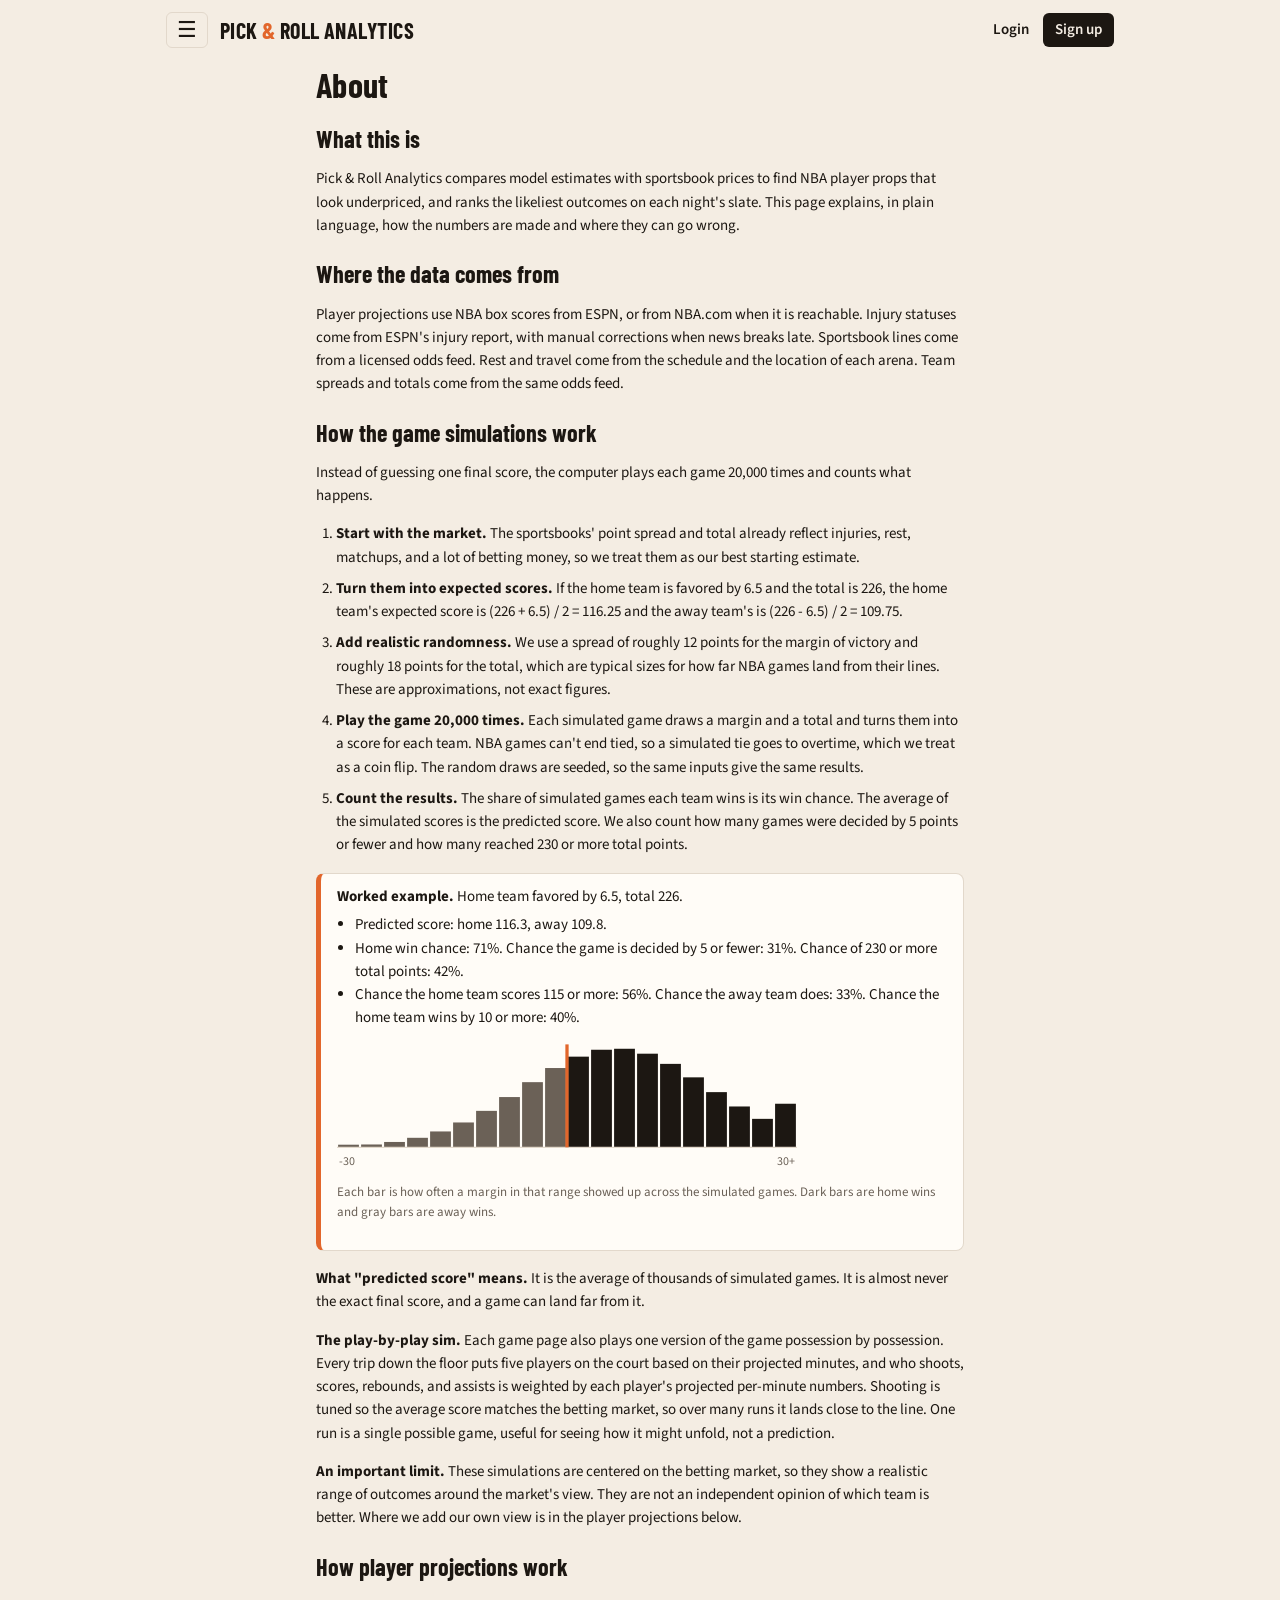
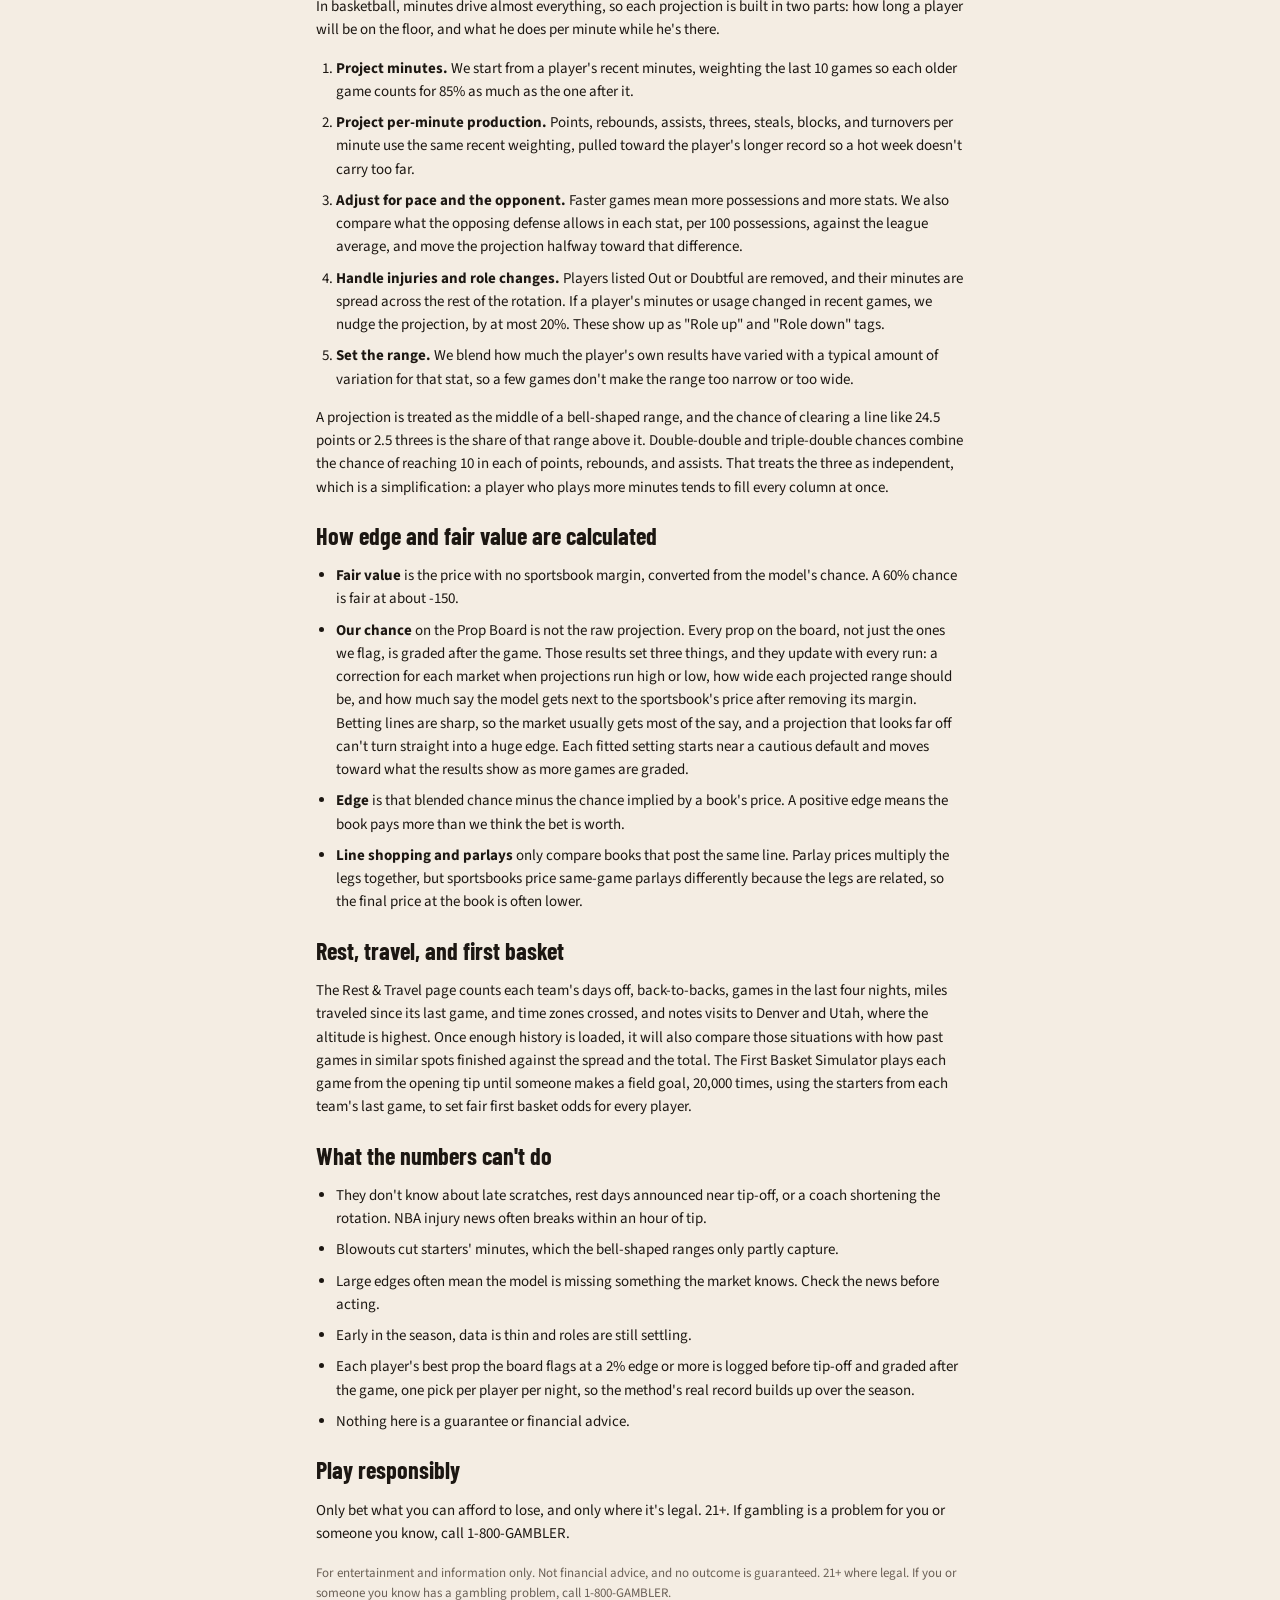
==== commit 0e2ab103: "Grade every prop and fit the edge settings to the results The edge math used guessed settings: a 40%" ====
--- a/about.html
+++ b/about.html
@@ -46,7 +46,7 @@
 <h2>How edge and fair value are calculated</h2>
 <ul class="steps">
 <li><b>Fair value</b> is the price with no sportsbook margin, converted from the model's chance. A 60% chance is fair at about -150.</li>
-<li><b>Our chance</b> on the Prop Board is not the raw projection. We first widen the range by 12% of the projection to allow for the model's own error. Then we blend it with the sportsbook's price after removing the book's margin: 40% model, 60% market. Betting lines are sharp, so this keeps a projection that looks far off from turning straight into a huge edge.</li>
+<li><b>Our chance</b> on the Prop Board is not the raw projection. Every prop on the board, not just the ones we flag, is graded after the game. Those results set three things, and they update with every run: a correction for each market when projections run high or low, how wide each projected range should be, and how much say the model gets next to the sportsbook's price after removing its margin. Betting lines are sharp, so the market usually gets most of the say, and a projection that looks far off can't turn straight into a huge edge. Each fitted setting starts near a cautious default and moves toward what the results show as more games are graded.</li>
 <li><b>Edge</b> is that blended chance minus the chance implied by a book's price. A positive edge means the book pays more than we think the bet is worth.</li>
 <li><b>Line shopping and parlays</b> only compare books that post the same line. Parlay prices multiply the legs together, but sportsbooks price same-game parlays differently because the legs are related, so the final price at the book is often lower.</li>
 </ul>
@@ -58,7 +58,7 @@
 <li>Blowouts cut starters' minutes, which the bell-shaped ranges only partly capture.</li>
 <li>Large edges often mean the model is missing something the market knows. Check the news before acting.</li>
 <li>Early in the season, data is thin and roles are still settling.</li>
-<li>Every prop the board flags at a 2% edge or more is logged before tip-off and graded after the game, so the method's real record builds up over the season.</li>
+<li>Each player's best prop the board flags at a 2% edge or more is logged before tip-off and graded after the game, one pick per player per night, so the method's real record builds up over the season.</li>
 <li>Nothing here is a guarantee or financial advice.</li>
 </ul>
 <h2>Play responsibly</h2>
--- a/styles.css
+++ b/styles.css
@@ -145,3 +145,8 @@
 .ps-chk div{background:var(--card);border:1px solid var(--line);border-radius:8px;padding:10px 12px;font-size:13px;color:var(--mute)}
 .ps-chk .num{display:block;font-size:24px;color:var(--ink)}
 @media (max-width:520px){.ps-pl{grid-template-columns:44px 34px 1fr}.ps-s{grid-column:3;text-align:left}}
+.dtw{display:grid;grid-template-columns:repeat(auto-fit,minmax(260px,1fr));gap:12px 22px;max-width:900px}
+.dtw>div{min-width:0}.l5h{font:600 12px var(--body);letter-spacing:.08em;text-transform:uppercase;color:var(--mute);margin:2px 0 6px}
+.l5 svg{max-width:420px}.l5 p b{color:var(--ink)}
+.dtin{position:sticky;left:10px;max-width:calc(100vw - 56px)}
+.dt .bk td,.dt .bk th{white-space:nowrap}
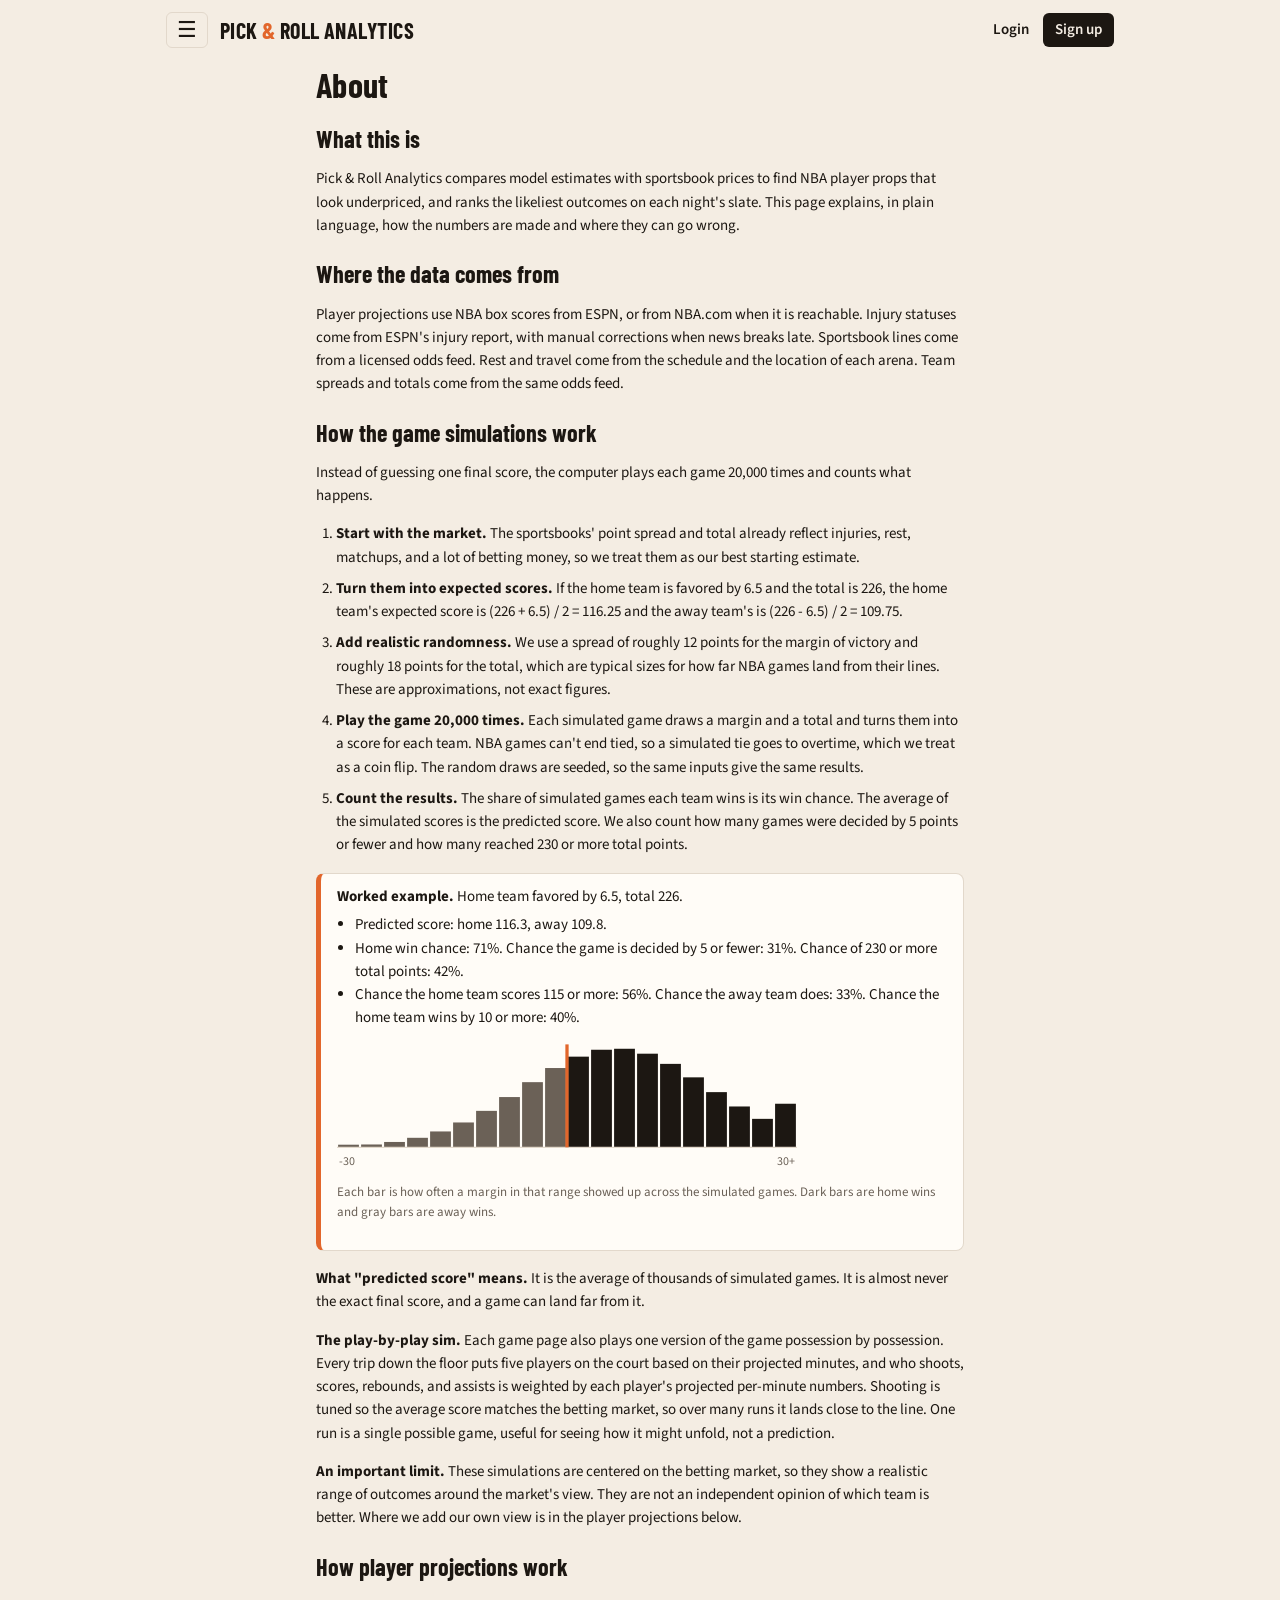
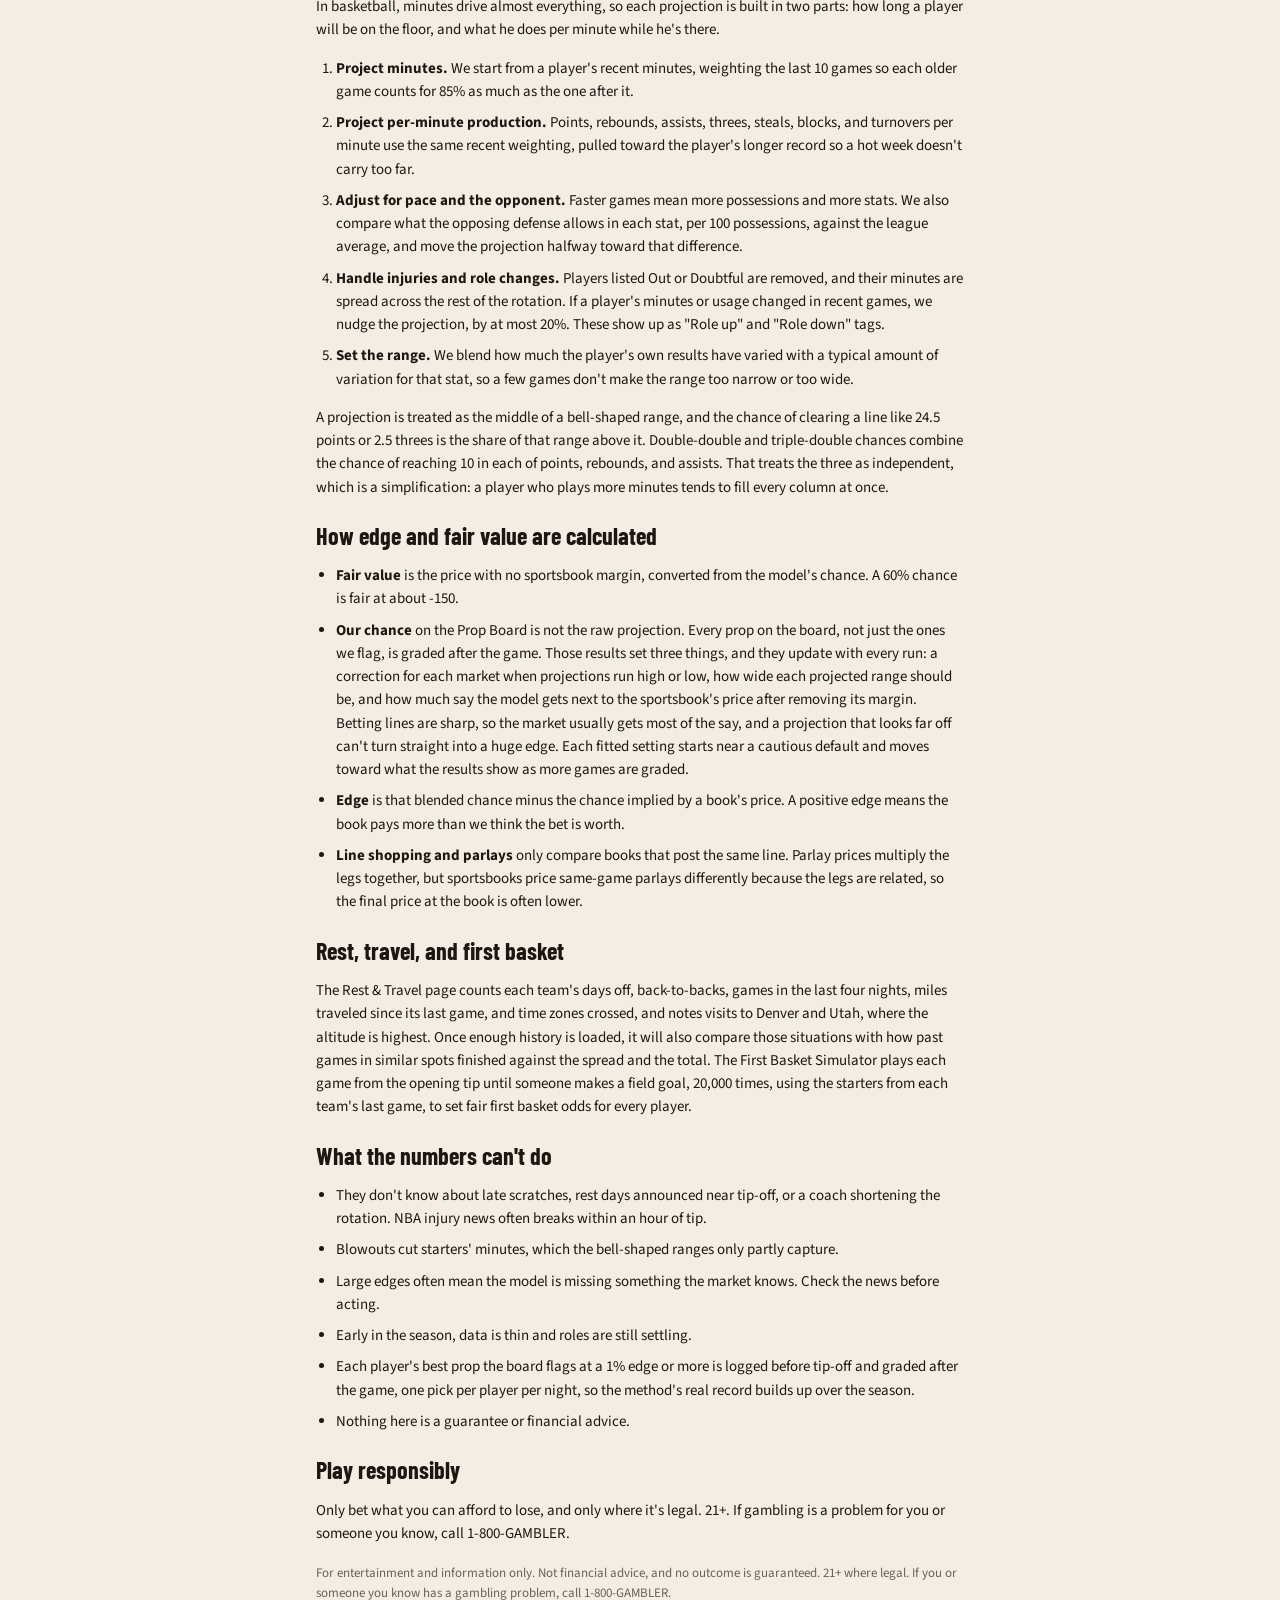
==== commit 8e6e20a2: "Lower the prop board's edge bar to 1% With the fitted settings, few props reach 2%, and some nights " ====
--- a/about.html
+++ b/about.html
@@ -58,7 +58,7 @@
 <li>Blowouts cut starters' minutes, which the bell-shaped ranges only partly capture.</li>
 <li>Large edges often mean the model is missing something the market knows. Check the news before acting.</li>
 <li>Early in the season, data is thin and roles are still settling.</li>
-<li>Each player's best prop the board flags at a 2% edge or more is logged before tip-off and graded after the game, one pick per player per night, so the method's real record builds up over the season.</li>
+<li>Each player's best prop the board flags at a 1% edge or more is logged before tip-off and graded after the game, one pick per player per night, so the method's real record builds up over the season.</li>
 <li>Nothing here is a guarantee or financial advice.</li>
 </ul>
 <h2>Play responsibly</h2>
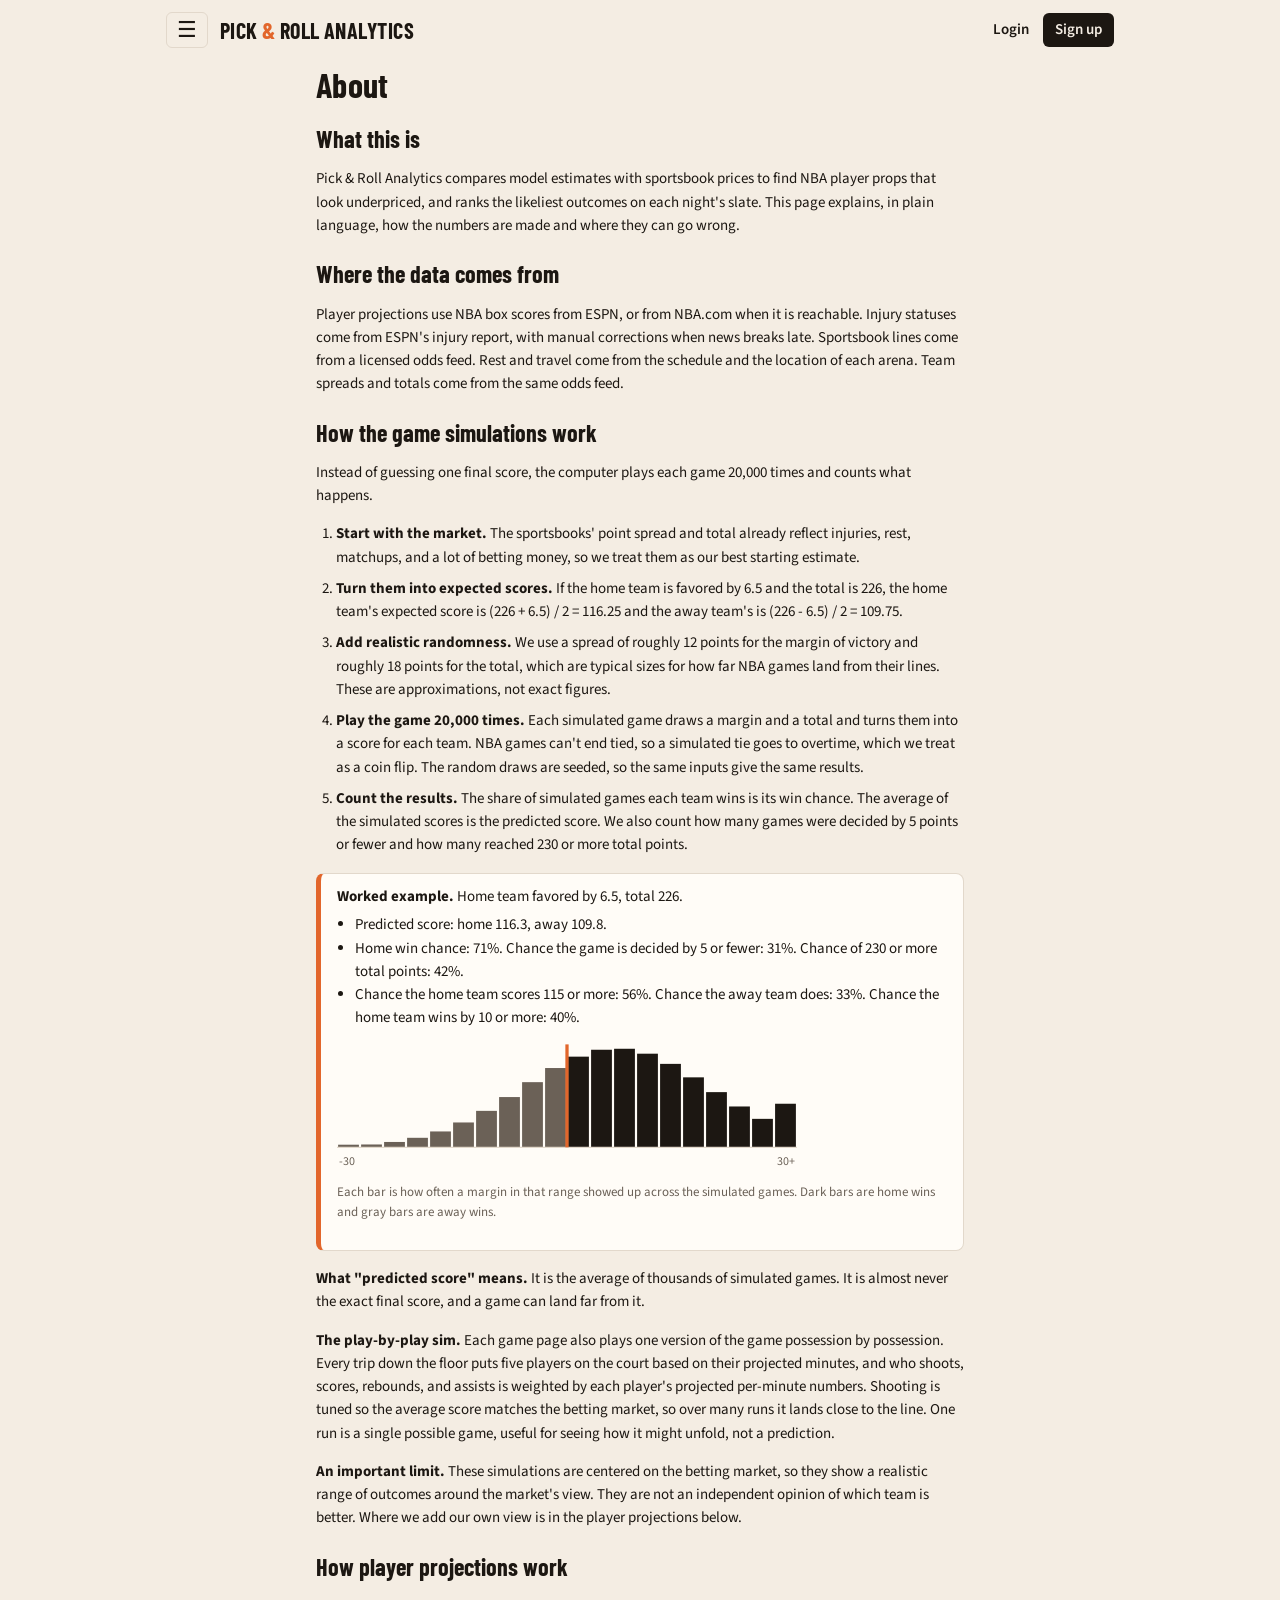
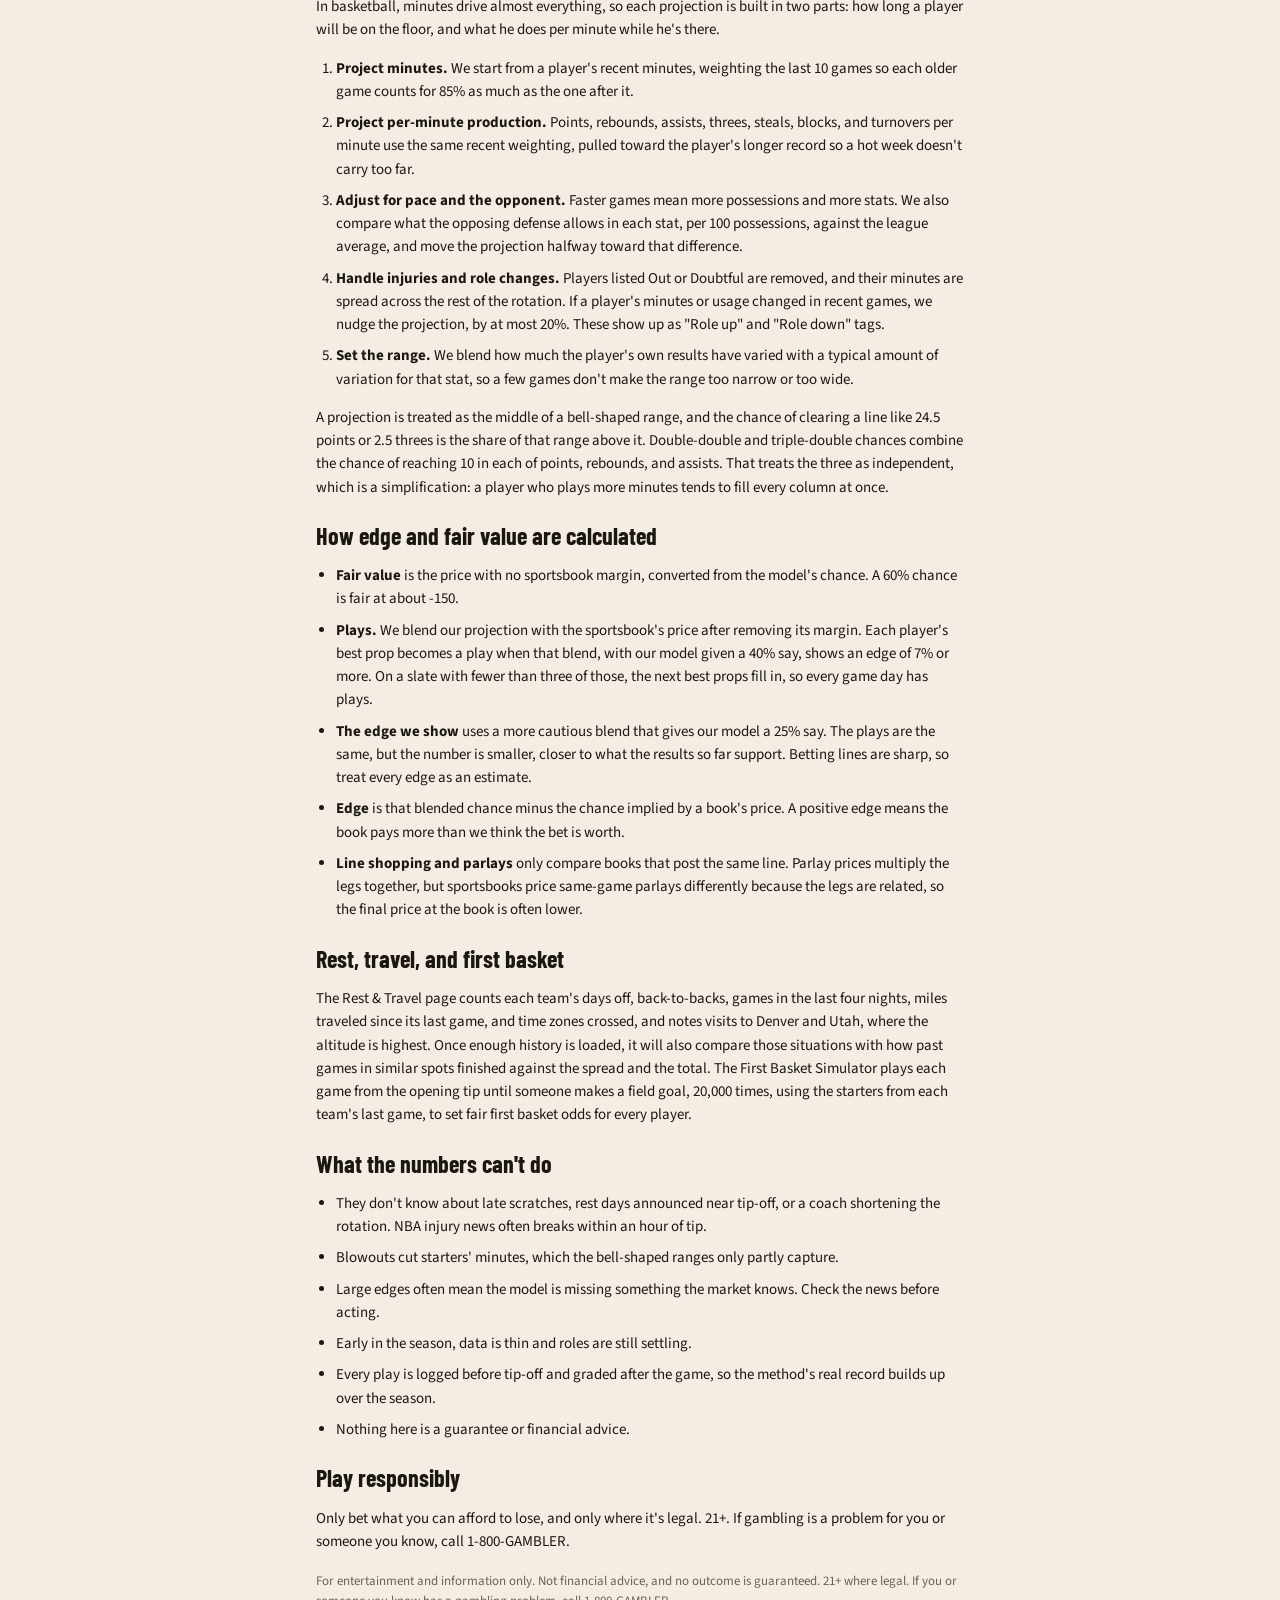
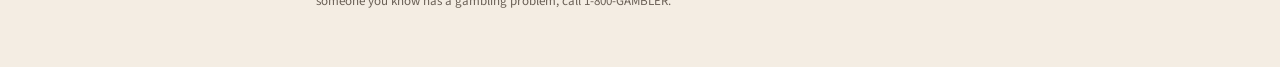
==== commit be495cdf: "Show the 7% plays every game day, with a toned-down edge Plays are back to the old rule: each player" ====
--- a/about.html
+++ b/about.html
@@ -46,7 +46,8 @@
 <h2>How edge and fair value are calculated</h2>
 <ul class="steps">
 <li><b>Fair value</b> is the price with no sportsbook margin, converted from the model's chance. A 60% chance is fair at about -150.</li>
-<li><b>Our chance</b> on the Prop Board is not the raw projection. Every prop on the board, not just the ones we flag, is graded after the game. Those results set three things, and they update with every run: a correction for each market when projections run high or low, how wide each projected range should be, and how much say the model gets next to the sportsbook's price after removing its margin. Betting lines are sharp, so the market usually gets most of the say, and a projection that looks far off can't turn straight into a huge edge. Each fitted setting starts near a cautious default and moves toward what the results show as more games are graded.</li>
+<li><b>Plays.</b> We blend our projection with the sportsbook's price after removing its margin. Each player's best prop becomes a play when that blend, with our model given a 40% say, shows an edge of 7% or more. On a slate with fewer than three of those, the next best props fill in, so every game day has plays.</li>
+<li><b>The edge we show</b> uses a more cautious blend that gives our model a 25% say. The plays are the same, but the number is smaller, closer to what the results so far support. Betting lines are sharp, so treat every edge as an estimate.</li>
 <li><b>Edge</b> is that blended chance minus the chance implied by a book's price. A positive edge means the book pays more than we think the bet is worth.</li>
 <li><b>Line shopping and parlays</b> only compare books that post the same line. Parlay prices multiply the legs together, but sportsbooks price same-game parlays differently because the legs are related, so the final price at the book is often lower.</li>
 </ul>
@@ -58,7 +59,7 @@
 <li>Blowouts cut starters' minutes, which the bell-shaped ranges only partly capture.</li>
 <li>Large edges often mean the model is missing something the market knows. Check the news before acting.</li>
 <li>Early in the season, data is thin and roles are still settling.</li>
-<li>Each player's best prop the board flags at a 1% edge or more is logged before tip-off and graded after the game, one pick per player per night, so the method's real record builds up over the season.</li>
+<li>Every play is logged before tip-off and graded after the game, so the method's real record builds up over the season.</li>
 <li>Nothing here is a guarantee or financial advice.</li>
 </ul>
 <h2>Play responsibly</h2>
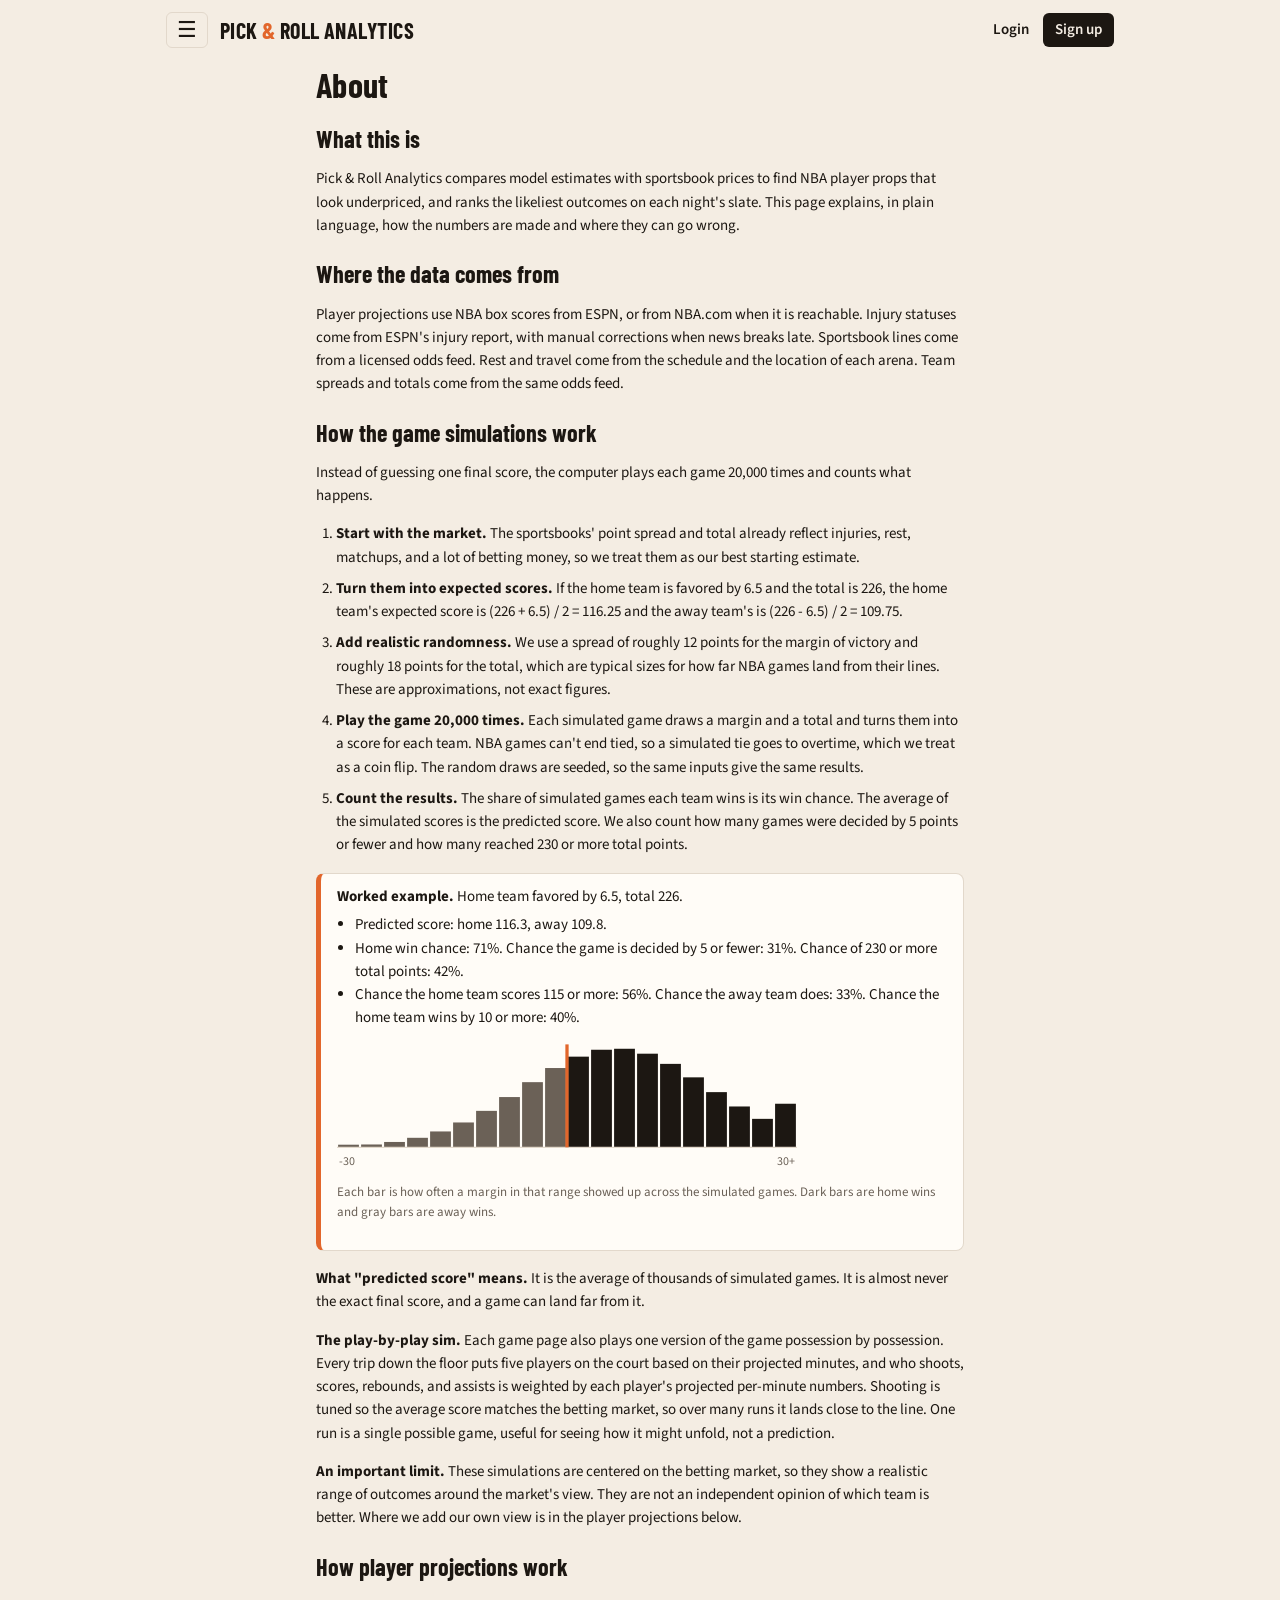
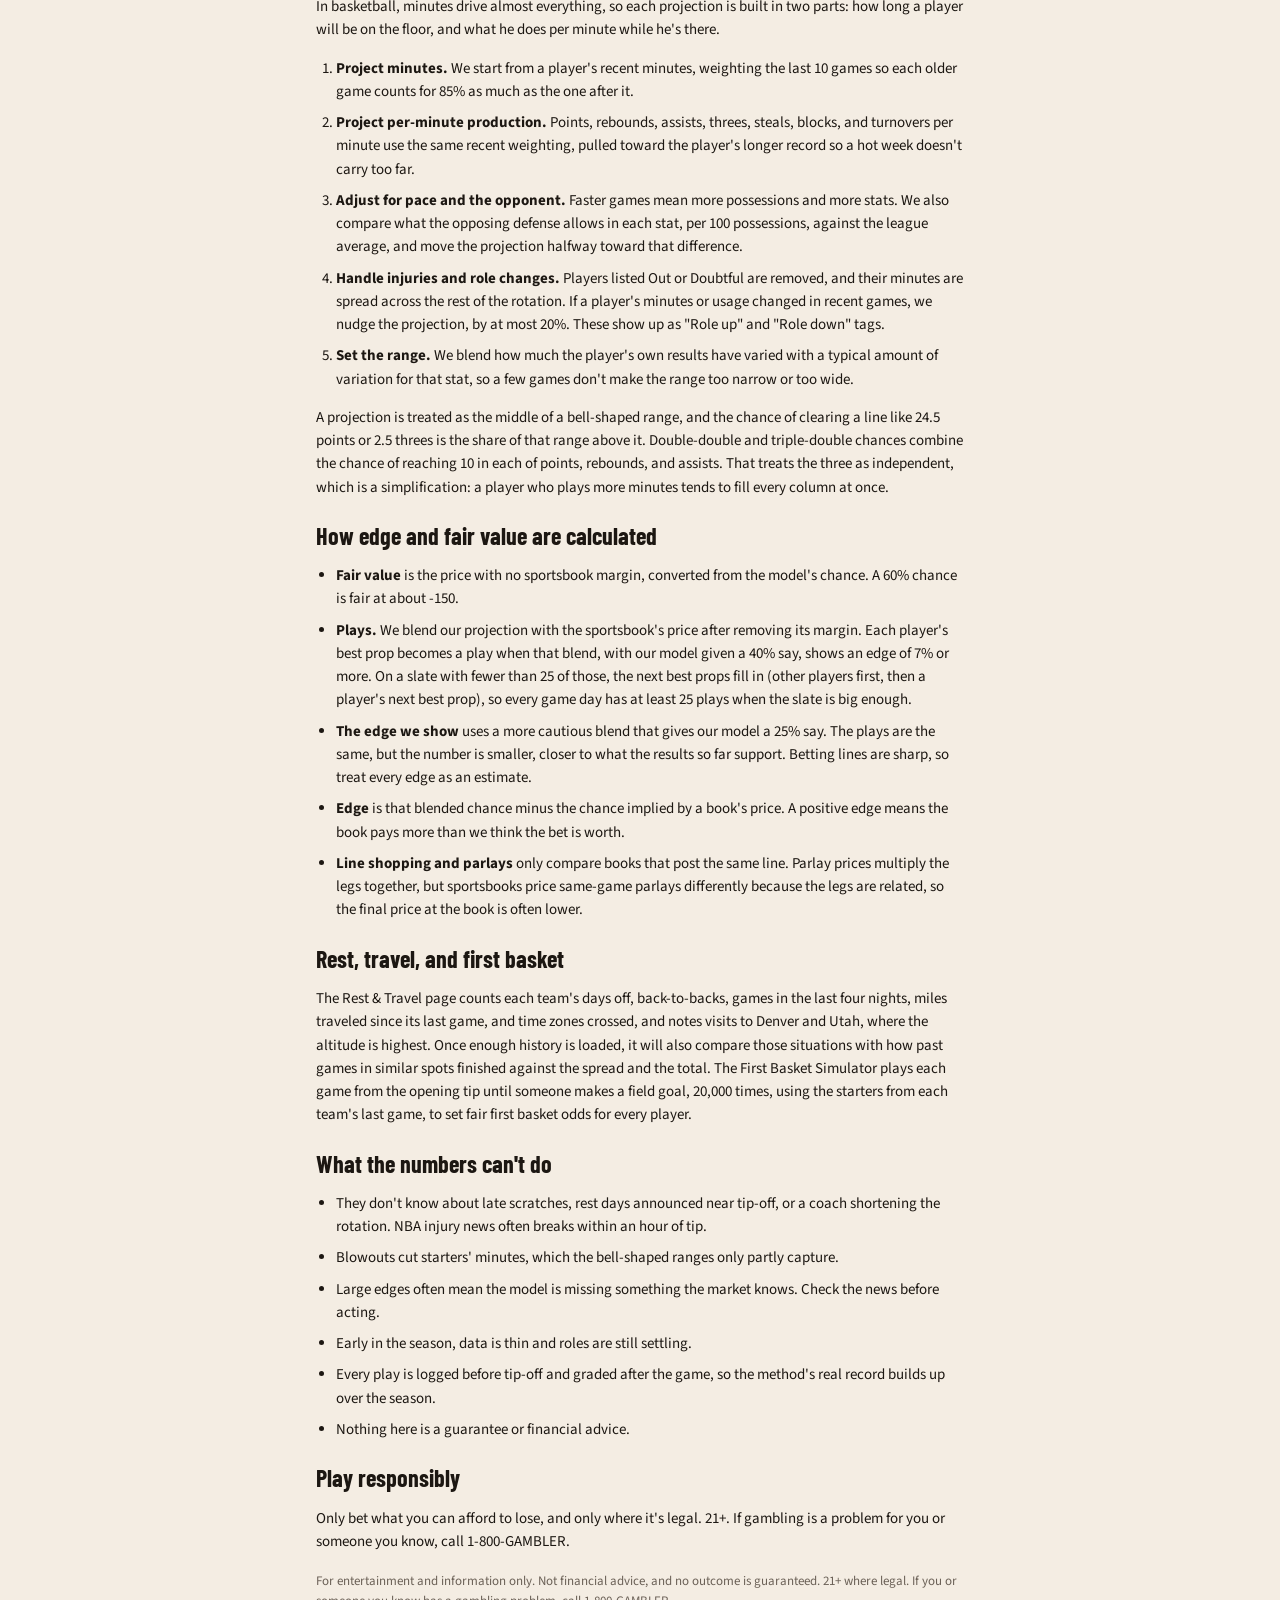
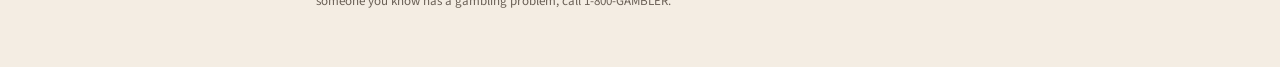
==== commit 9d51de25: "Show at least 25 plays on every game day All 7%+ plays still show. When there are fewer than 25, the" ====
--- a/about.html
+++ b/about.html
@@ -46,7 +46,7 @@
 <h2>How edge and fair value are calculated</h2>
 <ul class="steps">
 <li><b>Fair value</b> is the price with no sportsbook margin, converted from the model's chance. A 60% chance is fair at about -150.</li>
-<li><b>Plays.</b> We blend our projection with the sportsbook's price after removing its margin. Each player's best prop becomes a play when that blend, with our model given a 40% say, shows an edge of 7% or more. On a slate with fewer than three of those, the next best props fill in, so every game day has plays.</li>
+<li><b>Plays.</b> We blend our projection with the sportsbook's price after removing its margin. Each player's best prop becomes a play when that blend, with our model given a 40% say, shows an edge of 7% or more. On a slate with fewer than 25 of those, the next best props fill in (other players first, then a player's next best prop), so every game day has at least 25 plays when the slate is big enough.</li>
 <li><b>The edge we show</b> uses a more cautious blend that gives our model a 25% say. The plays are the same, but the number is smaller, closer to what the results so far support. Betting lines are sharp, so treat every edge as an estimate.</li>
 <li><b>Edge</b> is that blended chance minus the chance implied by a book's price. A positive edge means the book pays more than we think the bet is worth.</li>
 <li><b>Line shopping and parlays</b> only compare books that post the same line. Parlay prices multiply the legs together, but sportsbooks price same-game parlays differently because the legs are related, so the final price at the book is often lower.</li>
